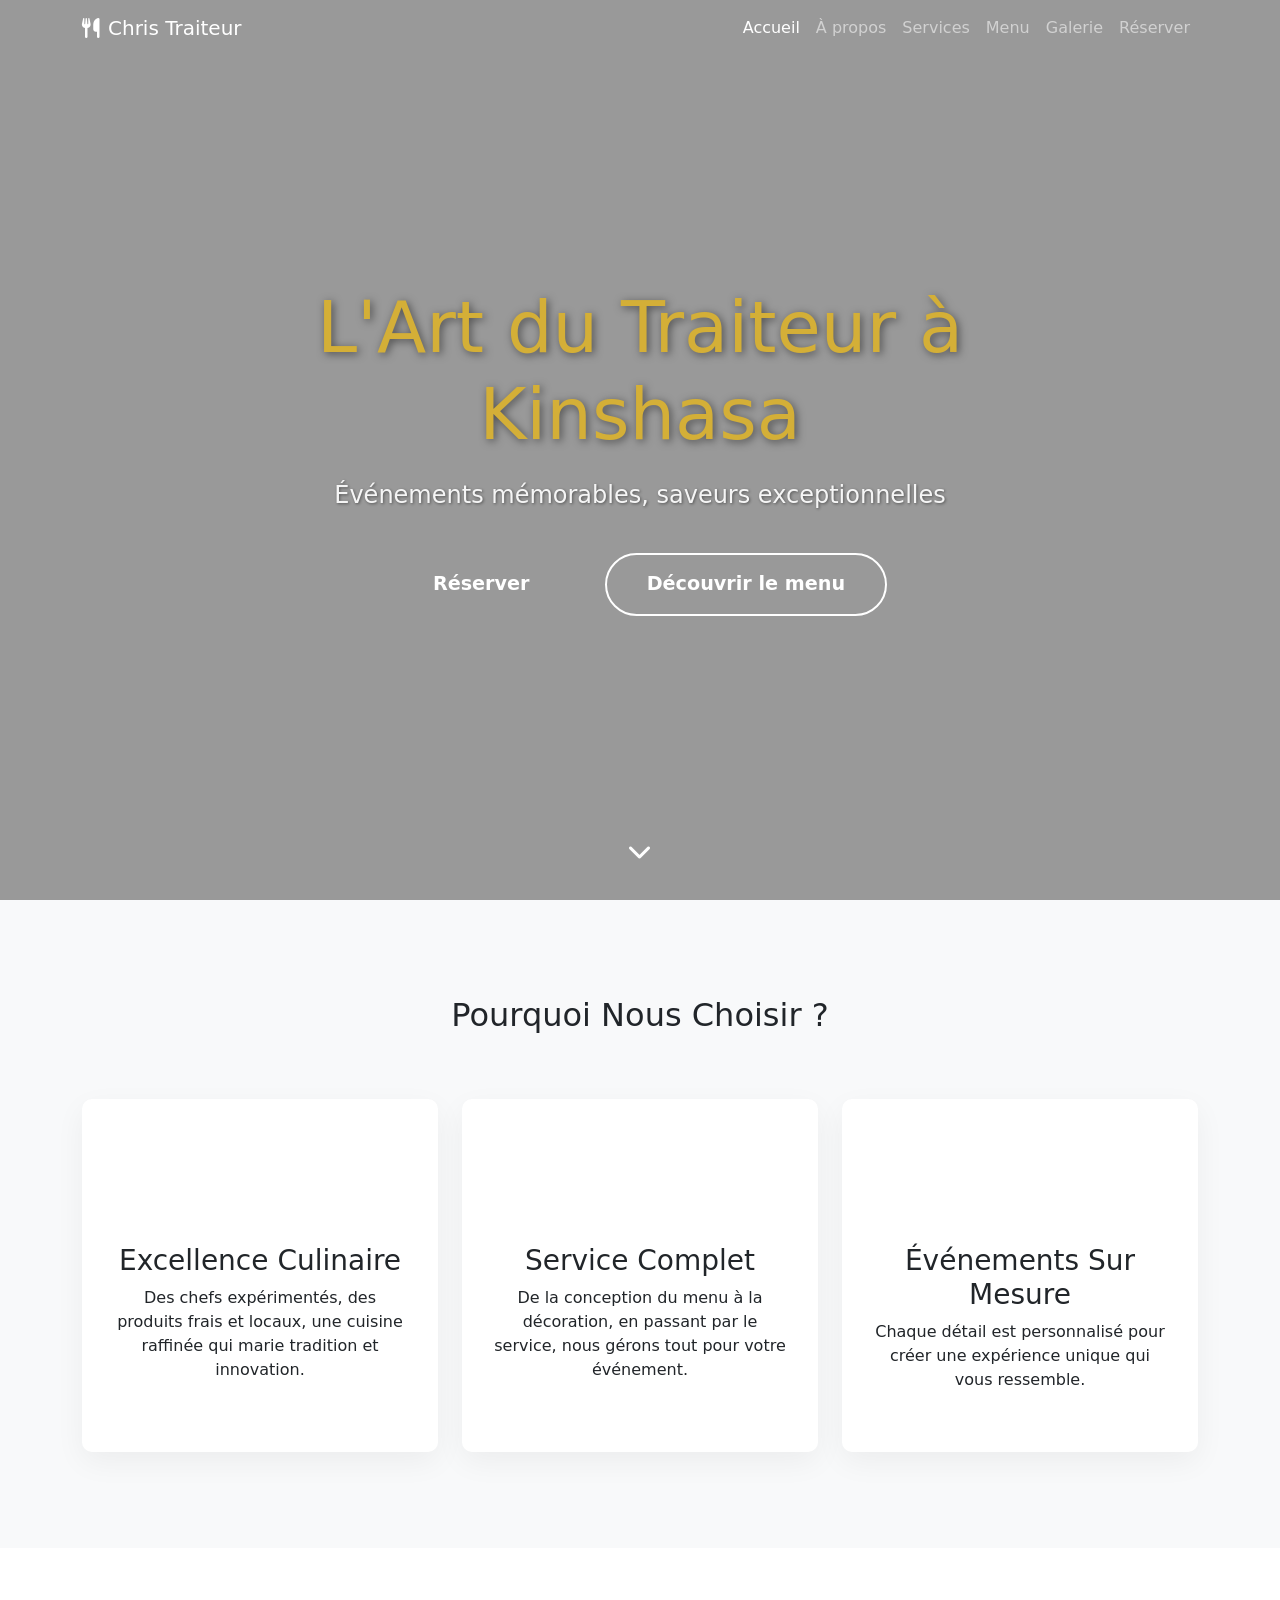
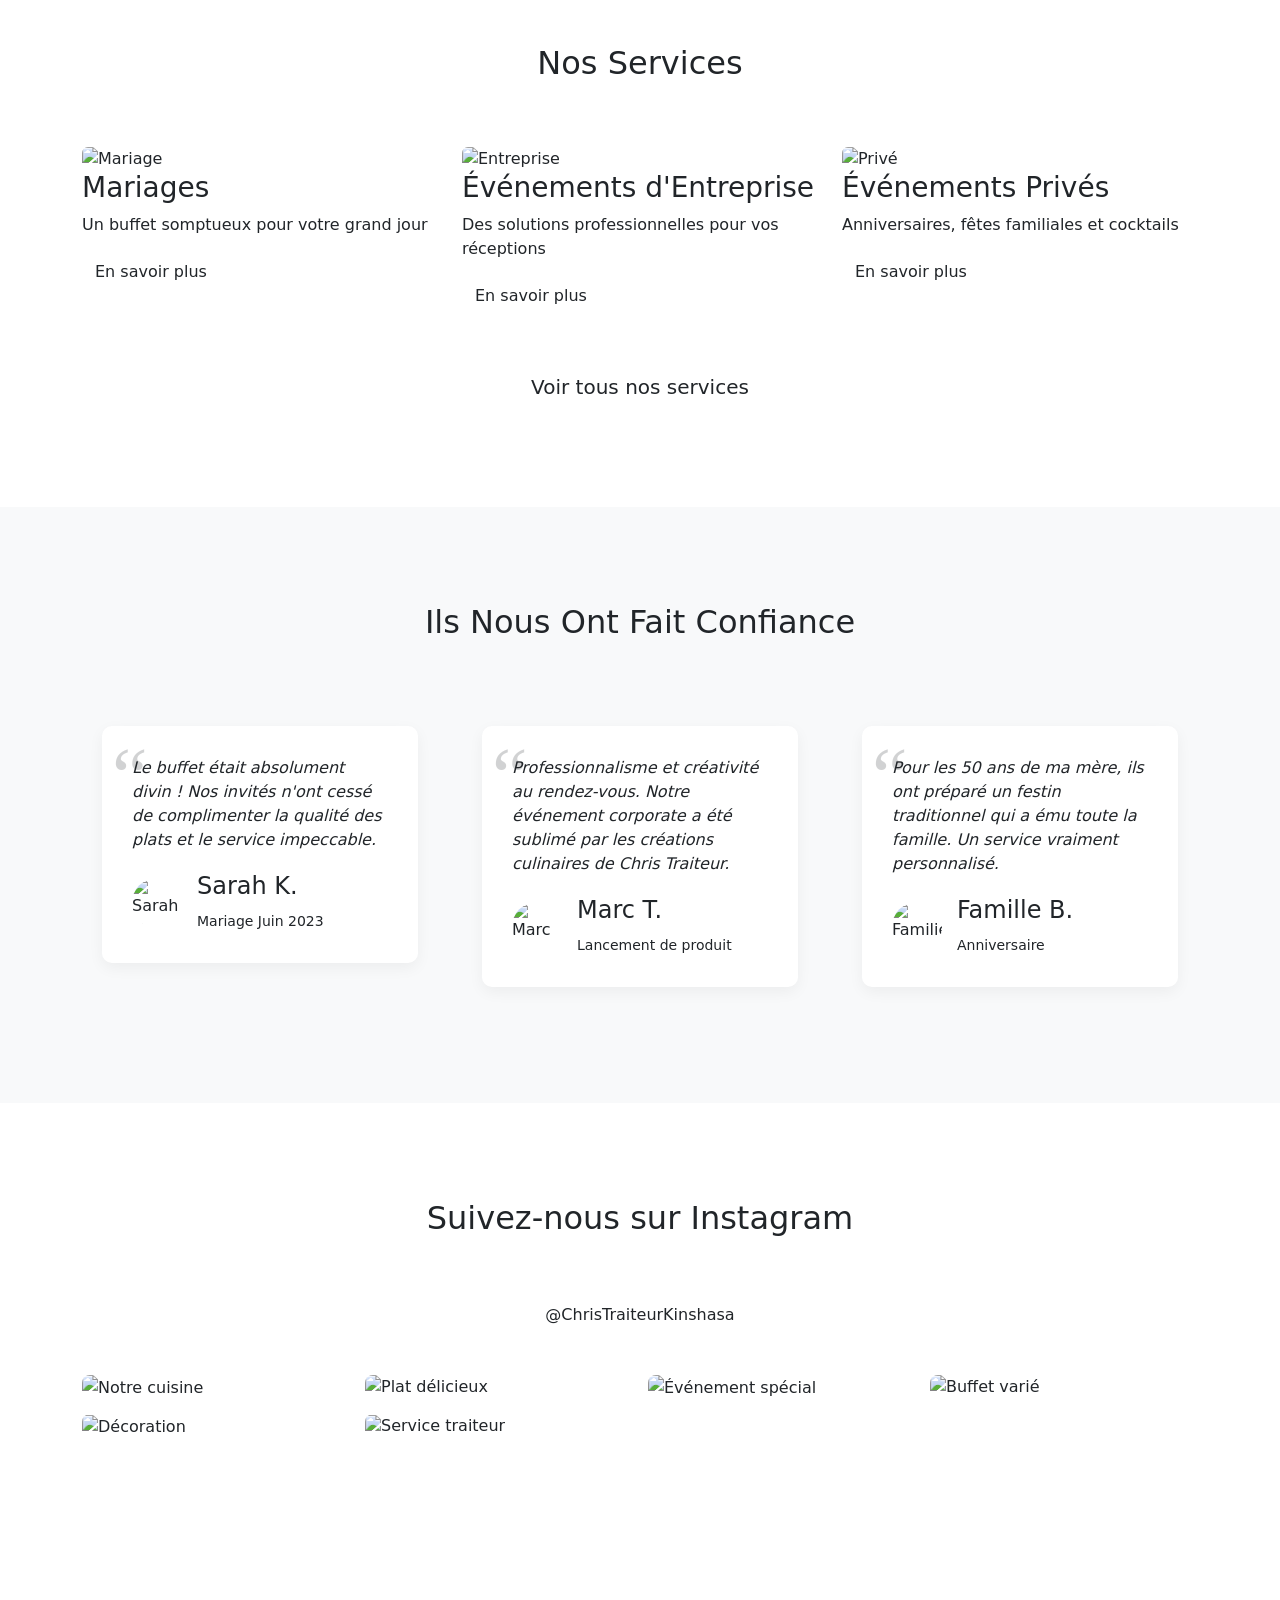
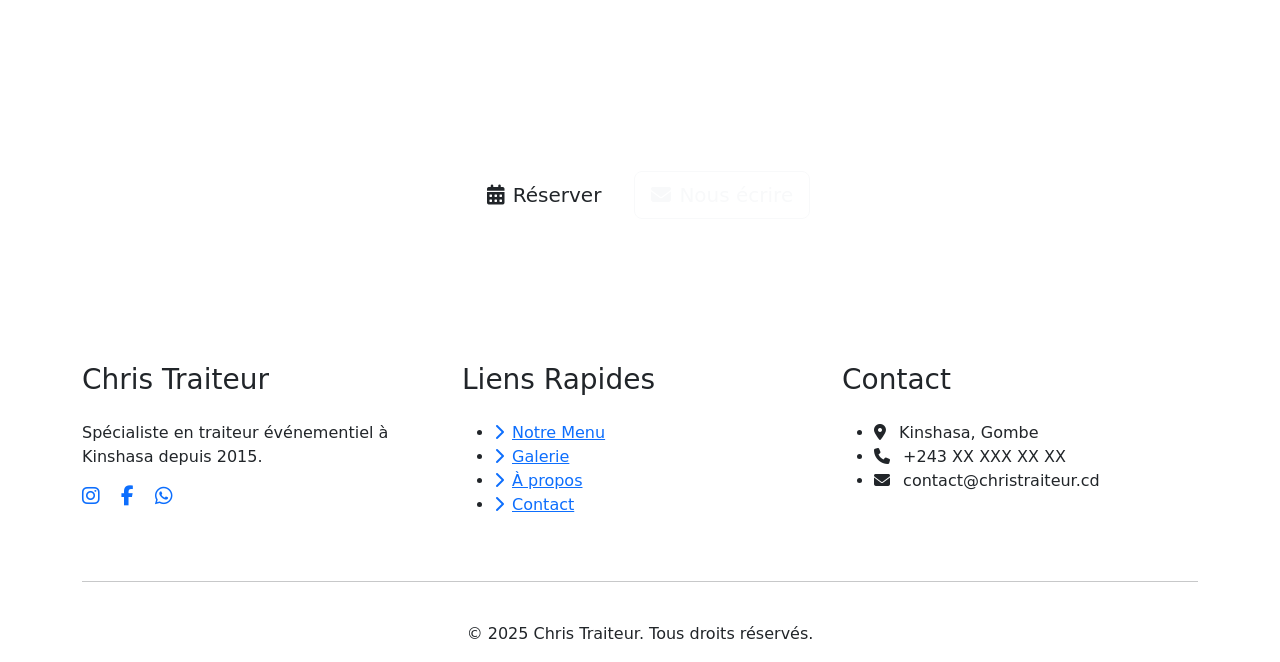
==== index.html @ 66709bf7 "Add files via upload" ====
<!DOCTYPE html>
<html lang="fr">
<head>
    <meta charset="UTF-8">
    <meta name="viewport" content="width=device-width, initial-scale=1.0">
    <title>Chris Traiteur | Traiteur Événements & Réceptions à Kinshasa | Buffets Haut de Gamme</title>
    <meta name="description" content="Traiteur professionnel à Kinshasa pour mariages, séminaires et événements. Cuisine raffinée, service sur mesure et décoration élégante. Demandez un devis gratuit !">
    <meta name="keywords" content="traiteur Kinshasa, buffet mariage, événement entreprise, réception, cuisine raffinée, service traiteur">
    <meta name="author" content="Dylan Ndjoko Nyami">
    <meta name="robots" content="index, follow">
    <link rel="canonical" href="https://www.christraiteur-kinshasa.com" />
    <link rel="icon" href="/favicon.ico" type="image/x-icon">
    
    <!-- Open Graph / Social Media -->
    <meta property="og:title" content="Chris Traiteur | Traiteur Événements à Kinshasa">
    <meta property="og:description" content="Service traiteur haut de gamme pour vos événements à Kinshasa. Cuisine créative et présentation soignée.">
    <meta property="og:type" content="website">
    <meta property="og:url" content="https://www.christraiteur-kinshasa.com">
    <meta property="og:image" content="https://www.christraiteur-kinshasa.com/images/photo-plat-signature.jpg">
    <meta property="og:site_name" content="Chris Traiteur">
    
    <!-- Préchargement des ressources -->
    <link rel="preconnect" href="https://fonts.googleapis.com">
    <link rel="preconnect" href="https://fonts.gstatic.com" crossorigin>
    <link rel="preload" href="https://fonts.googleapis.com/css2?family=Playfair+Display:wght@400;700&family=Montserrat:wght@300;400;600&display=swap" as="style" onload="this.onload=null;this.rel='stylesheet'">
    <noscript><link rel="stylesheet" href="https://fonts.googleapis.com/css2?family=Playfair+Display:wght@400;700&family=Montserrat:wght@300;400;600&display=swap"></noscript>
    
    <!-- CSS Bootstrap 5.3.3 CDN -->
    <link href="https://cdn.jsdelivr.net/npm/bootstrap@5.3.3/dist/css/bootstrap.min.css" rel="stylesheet" crossorigin="anonymous">
    
    <!-- Font Awesome 6.7.2 CDN -->
    <link rel="stylesheet" href="https://cdnjs.cloudflare.com/ajax/libs/font-awesome/6.7.2/css/all.min.css" crossorigin="anonymous">
    
    <!-- AOS CSS CDN -->
    <link href="https://unpkg.com/aos@2.3.4/dist/aos.css" rel="stylesheet">
    
    <!-- CSS personnalisé -->
    <link rel="preload" href="css/style.css" as="style" onload="this.onload=null;this.rel='stylesheet'">
    <noscript><link rel="stylesheet" href="css/style.css"></noscript>
    
    <!-- Schema.org markup for Google -->
    <script type="application/ld+json">
    {
      "@context": "https://schema.org",
      "@type": "ProfessionalService",
      "name": "Chris Traiteur",
      "image": "https://www.christraiteur-kinshasa.com/images/logo.jpg",
      "telephone": "+243 XX XXX XX XX",
      "address": {
        "@type": "PostalAddress",
        "streetAddress": "Gombe",
        "addressLocality": "Kinshasa",
        "addressCountry": "CD"
      },
      "openingHoursSpecification": {
        "@type": "OpeningHoursSpecification",
        "dayOfWeek": [
          "Monday",
          "Tuesday",
          "Wednesday",
          "Thursday",
          "Friday",
          "Saturday",
          "Sunday"
        ],
        "opens": "08:00",
        "closes": "20:00"
      }
    }
    </script>
    
    <style>
        /* Styles spécifiques à l'accueil */
        .hero-section {
            height: 100vh;
            min-height: 800px;
            background: linear-gradient(rgba(0, 0, 0, 0.4), rgba(0, 0, 0, 0.4)), 
                        url('../assets/hero-bg.jpg') center/cover no-repeat;
            display: flex;
            align-items: center;
            color: white;
            position: relative;
            overflow: hidden;
        }
        
        .hero-video {
            position: absolute;
            top: 0;
            left: 0;
            width: 100%;
            height: 100%;
            object-fit: cover;
            z-index: -1;
            opacity: 0.7;
        }
        
        .hero-content {
            max-width: 800px;
            margin: 0 auto;
            text-align: center;
            position: relative;
            z-index: 2;
        }
        
        .hero-title {
            font-size: 4.5rem;
            margin-bottom: 20px;
            text-shadow: 2px 2px 8px rgba(0,0,0,0.5);
            line-height: 1.2;
            color: #D4AF37;
        }
        
        .hero-subtitle {
            font-size: 1.5rem;
            margin-bottom: 40px;
            opacity: 0.9;
            text-shadow: 1px 1px 3px rgba(0,0,0,0.5);
        }
        
        .btn-hero {
            padding: 15px 40px;
            font-size: 1.2rem;
            border-radius: 50px;
            font-weight: 600;
            margin: 0 15px;
            transition: all 0.4s;
        }
        
        .btn-hero-primary {
            background: var(--dore);
            color: var(--rouge-vin);
            border: none;
        }
        
        .btn-hero-primary:hover {
            background: var(--dore-clair);
            transform: translateY(-5px);
            box-shadow: 0 10px 25px rgba(212, 175, 55, 0.4);
        }
        
        .btn-hero-secondary {
            background: transparent;
            color: white;
            border: 2px solid white;
        }
        
        .btn-hero-secondary:hover {
            background: rgba(255,255,255,0.1);
            transform: translateY(-5px);
        }
        
        .scroll-down {
            position: absolute;
            bottom: 30px;
            left: 50%;
            transform: translateX(-50%);
            color: white;
            font-size: 1.5rem;
            animation: bounce 2s infinite;
        }
        
        @keyframes bounce {
            0%, 20%, 50%, 80%, 100% {transform: translateY(0) translateX(-50%);}
            40% {transform: translateY(-20px) translateX(-50%);}
            60% {transform: translateY(-10px) translateX(-50%);}
        }
        
        .section-title {
            position: relative;
            padding-bottom: 15px;
            margin-bottom: 50px;
            text-align: center;
        }
        
        .section-title::after {
            content: '';
            position: absolute;
            bottom: 0;
            left: 50%;
            transform: translateX(-50%);
            width: 80px;
            height: 3px;
            background: var(--dore);
        }
        
        .feature-card {
            background: white;
            border-radius: 10px;
            padding: 40px 30px;
            text-align: center;
            box-shadow: 0 10px 30px rgba(0,0,0,0.05);
            height: 100%;
            transition: all 0.4s;
            border-bottom: 4px solid transparent;
        }
        
        .feature-card:hover {
            transform: translateY(-10px);
            box-shadow: 0 15px 40px rgba(0,0,0,0.1);
            border-bottom-color: var(--dore);
        }
        
        .feature-icon {
            width: 80px;
            height: 80px;
            background: var(--rouge-vin);
            color: white;
            border-radius: 50%;
            display: flex;
            align-items: center;
            justify-content: center;
            margin: 0 auto 25px;
            font-size: 1.8rem;
        }
        
        .testimonial-card {
            background: white;
            border-radius: 10px;
            padding: 30px;
            box-shadow: 0 5px 15px rgba(0,0,0,0.05);
            position: relative;
            margin: 20px;
        }
        
        .testimonial-card::before {
            content: '\201C';
            font-family: Georgia, serif;
            font-size: 5rem;
            color: var(--dore);
            position: absolute;
            top: 10px;
            left: 10px;
            opacity: 0.2;
            line-height: 1;
        }
        
        .testimonial-content {
            position: relative;
            z-index: 1;
            font-style: italic;
            margin-bottom: 20px;
        }
        
        .testimonial-author {
            display: flex;
            align-items: center;
        }
        
        .testimonial-author img {
            width: 50px;
            height: 50px;
            border-radius: 50%;
            object-fit: cover;
            margin-right: 15px;
        }
        
        .instagram-feed {
            display: grid;
            grid-template-columns: repeat(auto-fill, minmax(250px, 1fr));
            gap: 15px;
        }
        
        .instagram-item {
            position: relative;
            border-radius: 8px;
            overflow: hidden;
        }
        
        .instagram-item img {
            width: 100%;
            height: 250px;
            object-fit: cover;
            transition: transform 0.5s;
        }
        
        .instagram-item:hover img {
            transform: scale(1.05);
        }
        
        .instagram-overlay {
            position: absolute;
            top: 0;
            left: 0;
            right: 0;
            bottom: 0;
            background: rgba(139, 0, 0, 0.5);
            display: flex;
            align-items: center;
            justify-content: center;
            opacity: 0;
            transition: opacity 0.3s;
        }
        
        .instagram-item:hover .instagram-overlay {
            opacity: 1;
        }
        
        /* Responsive */
        @media (max-width: 992px) {
            .hero-title {
                font-size: 3.5rem;
            }
            
            .hero-buttons {
                flex-direction: column;
                gap: 15px;
            }
            
            .btn-hero {
                margin: 5px 0;
                width: 80%;
                max-width: 300px;
            }
        }
        
        @media (max-width: 768px) {
            .hero-title {
                font-size: 2.8rem;
            }
            
            .hero-subtitle {
                font-size: 1.2rem;
            }
        }
    </style>
</head>
<body>
    <!-- Navigation -->
    <nav class="navigation navbar navbar-expand-lg navbar-dark fixed-top">
      <div class="container">
        <a class="logo navbar-brand" href="index.html" data-aos="fade-right">
          <span class="texte-dore"><i class="fas fa-utensils me-2"></i>Chris</span> Traiteur
        </a>
        <button class="bouton-menu navbar-toggler" type="button" data-bs-toggle="collapse" data-bs-target="#menuPrincipal">
          <span class="navbar-toggler-icon"></span>
        </button>
        <div class="menu collapse navbar-collapse" id="menuPrincipal">
          <ul class="liste-menu navbar-nav ms-auto">
            <li class="item-menu nav-item" data-aos="fade-left" data-aos-delay="100"><a class="lien-menu nav-link active" href="index.html">Accueil</a></li>
            <li class="item-menu nav-item" data-aos="fade-left" data-aos-delay="150"><a class="lien-menu nav-link" href="a-propos.html">À propos</a></li>
            <li class="item-menu nav-item" data-aos="fade-left" data-aos-delay="200"><a class="lien-menu nav-link" href="services.html">Services</a></li>
            <li class="item-menu nav-item" data-aos="fade-left" data-aos-delay="250"><a class="lien-menu nav-link" href="menu.html">Menu</a></li>
            <li class="item-menu nav-item" data-aos="fade-left" data-aos-delay="300"><a class="lien-menu nav-link" href="galerie.html">Galerie</a></li>
            <li class="item-menu nav-item" data-aos="fade-left" data-aos-delay="350"><a class="lien-menu nav-link btn-reserver" href="réservation.html">Réserver</a></li>
          </ul>
        </div>
      </div>
    </nav>

    <!-- Hero Section -->
    <section class="hero-section">
        <!-- Optionnel : Vidéo de fond -->
        <!-- <video autoplay muted loop class="hero-video">
            <source src="assets/video/hero-video.mp4" type="video/mp4">
        </video> -->
        
        <div class="container">
            <div class="hero-content" data-aos="fade-up" data-aos-delay="300">
                <h1 class="hero-title">L'Art du Traiteur à Kinshasa</h1>
                <p class="hero-subtitle">Événements mémorables, saveurs exceptionnelles</p>
                <div class="hero-buttons">
                    <a href="réservation.html" class="btn btn-hero btn-hero-primary">Réserver</a>
                    <a href="menu.html" class="btn btn-hero btn-hero-secondary">Découvrir le menu</a>
                </div>
            </div>
        </div>
        
        <a href="#features" class="scroll-down">
            <i class="fas fa-chevron-down"></i>
        </a>
    </section>

    <!-- Features Section -->
    <section id="features" class="py-5 bg-light">
        <div class="container py-5">
            <h2 class="section-title" data-aos="fade-up">Pourquoi Nous Choisir ?</h2>
            
            <div class="row g-4">
                <div class="col-md-4" data-aos="fade-up" data-aos-delay="100">
                    <div class="feature-card">
                        <div class="feature-icon">
                            <i class="fas fa-star"></i>
                        </div>
                        <h3>Excellence Culinaire</h3>
                        <p>Des chefs expérimentés, des produits frais et locaux, une cuisine raffinée qui marie tradition et innovation.</p>
                    </div>
                </div>
                
                <div class="col-md-4" data-aos="fade-up" data-aos-delay="200">
                    <div class="feature-card">
                        <div class="feature-icon">
                            <i class="fas fa-calendar-check"></i>
                        </div>
                        <h3>Service Complet</h3>
                        <p>De la conception du menu à la décoration, en passant par le service, nous gérons tout pour votre événement.</p>
                    </div>
                </div>
                
                <div class="col-md-4" data-aos="fade-up" data-aos-delay="300">
                    <div class="feature-card">
                        <div class="feature-icon">
                            <i class="fas fa-heart"></i>
                        </div>
                        <h3>Événements Sur Mesure</h3>
                        <p>Chaque détail est personnalisé pour créer une expérience unique qui vous ressemble.</p>
                    </div>
                </div>
            </div>
        </div>
    </section>

    <!-- Services Preview -->
    <section class="py-5">
        <div class="container py-5">
            <h2 class="section-title" data-aos="fade-up">Nos Services</h2>
            
            <div class="row g-4">
                <div class="col-lg-4" data-aos="fade-right">
                    <div class="service-preview-card">
                        <img src="assets/service-wedding.jpg" alt="Mariage" class="img-fluid rounded">
                        <div class="service-preview-content">
                            <h3>Mariages</h3>
                            <p>Un buffet somptueux pour votre grand jour</p>
                            <a href="services.html#wedding" class="btn btn-outline-dore">En savoir plus</a>
                        </div>
                    </div>
                </div>
                
                <div class="col-lg-4" data-aos="fade-up" data-aos-delay="100">
                    <div class="service-preview-card">
                        <img src="assets/service-corporate.jpg" alt="Entreprise" class="img-fluid rounded">
                        <div class="service-preview-content">
                            <h3>Événements d'Entreprise</h3>
                            <p>Des solutions professionnelles pour vos réceptions</p>
                            <a href="services.html#corporate" class="btn btn-outline-dore">En savoir plus</a>
                        </div>
                    </div>
                </div>
                
                <div class="col-lg-4" data-aos="fade-left" data-aos-delay="200">
                    <div class="service-preview-card">
                        <img src="assets/service-private.jpg" alt="Privé" class="img-fluid rounded">
                        <div class="service-preview-content">
                            <h3>Événements Privés</h3>
                            <p>Anniversaires, fêtes familiales et cocktails</p>
                            <a href="services.html#private" class="btn btn-outline-dore">En savoir plus</a>
                        </div>
                    </div>
                </div>
            </div>
            
            <div class="text-center mt-5" data-aos="fade-up">
                <a href="services.html" class="btn btn-dore btn-lg">Voir tous nos services</a>
            </div>
        </div>
    </section>

    <!-- Testimonials -->
    <section class="py-5 bg-light">
        <div class="container py-5">
            <h2 class="section-title" data-aos="fade-up">Ils Nous Ont Fait Confiance</h2>
            
            <div class="row">
                <div class="col-md-4" data-aos="fade-up" data-aos-delay="100">
                    <div class="testimonial-card">
                        <div class="testimonial-content">
                            Le buffet était absolument divin ! Nos invités n'ont cessé de complimenter la qualité des plats et le service impeccable.
                        </div>
                        <div class="testimonial-author">
                            <img src="assets/testimonials/client1.jpg" alt="Sarah K.">
                            <div>
                                <h4>Sarah K.</h4>
                                <small>Mariage Juin 2023</small>
                            </div>
                        </div>
                    </div>
                </div>
                
                <div class="col-md-4" data-aos="fade-up" data-aos-delay="200">
                    <div class="testimonial-card">
                        <div class="testimonial-content">
                            Professionnalisme et créativité au rendez-vous. Notre événement corporate a été sublimé par les créations culinaires de Chris Traiteur.
                        </div>
                        <div class="testimonial-author">
                            <img src="assets/testimonials/client2.jpg" alt="Marc T.">
                            <div>
                                <h4>Marc T.</h4>
                                <small>Lancement de produit</small>
                            </div>
                        </div>
                    </div>
                </div>
                
                <div class="col-md-4" data-aos="fade-up" data-aos-delay="300">
                    <div class="testimonial-card">
                        <div class="testimonial-content">
                            Pour les 50 ans de ma mère, ils ont préparé un festin traditionnel qui a ému toute la famille. Un service vraiment personnalisé.
                        </div>
                        <div class="testimonial-author">
                            <img src="assets/testimonials/client3.jpg" alt="Familie B.">
                            <div>
                                <h4>Famille B.</h4>
                                <small>Anniversaire</small>
                            </div>
                        </div>
                    </div>
                </div>
            </div>
        </div>
    </section>

    <!-- Instagram Feed -->
    <section class="py-5">
      <div class="container py-5">
        <h2 class="section-title" data-aos="fade-up">Suivez-nous sur Instagram</h2>
        <p class="text-center mb-5" data-aos="fade-up" data-aos-delay="100">@ChrisTraiteurKinshasa</p>
        
        <div class="instagram-feed">
          <!-- Image 1 -->
          <div class="instagram-item" data-aos="zoom-in">
            <img src="assets/instagram/insta1.jpg" alt="Notre cuisine">
            <div class="instagram-overlay">
              <i class="fab fa-instagram fa-3x text-white"></i>
            </div>
          </div>
          
          <!-- Image 2 -->
          <div class="instagram-item" data-aos="zoom-in" data-aos-delay="100">
            <img src="assets/instagram/insta2.jpg" alt="Plat délicieux">
            <div class="instagram-overlay">
              <i class="fab fa-instagram fa-3x text-white"></i>
            </div>
          </div>
          
          <!-- Image 3 -->
          <div class="instagram-item" data-aos="zoom-in" data-aos-delay="200">
            <img src="assets/instagram/insta3.jpg" alt="Événement spécial">
            <div class="instagram-overlay">
              <i class="fab fa-instagram fa-3x text-white"></i>
            </div>
          </div>
          
          <!-- Image 4 -->
          <div class="instagram-item" data-aos="zoom-in" data-aos-delay="300">
            <img src="assets/instagram/insta4.jpg" alt="Buffet varié">
            <div class="instagram-overlay">
              <i class="fab fa-instagram fa-3x text-white"></i>
            </div>
          </div>
          
          <!-- Image 5 -->
          <div class="instagram-item" data-aos="zoom-in" data-aos-delay="400">
            <img src="assets/instagram/insta5.jpg" alt="Décoration">
            <div class="instagram-overlay">
              <i class="fab fa-instagram fa-3x text-white"></i>
            </div>
          </div>
          
          <!-- Image 6 -->
          <div class="instagram-item" data-aos="zoom-in" data-aos-delay="500">
            <img src="assets/instagram/insta6.jpg" alt="Service traiteur">
            <div class="instagram-overlay">
              <i class="fab fa-instagram fa-3x text-white"></i>
            </div>
          </div>
        </div>
      </div>
    </section>

    <!-- CTA Section -->
    <section class="py-5 bg-rouge-vin text-white">
        <div class="container py-5 text-center">
            <h2 class="mb-4" data-aos="fade-up">Prêt à organiser votre événement ?</h2>
            <p class="lead mb-5" data-aos="fade-up" data-aos-delay="100">Contactez-nous pour un devis personnalisé</p>
            <div class="d-flex justify-content-center gap-3 flex-wrap">
                <a href="réservation.html" class="btn btn-dore btn-lg" data-aos="zoom-in" data-aos-delay="200">
                    <i class="fas fa-calendar-alt me-2"></i>Réserver
                </a>
                <a href="contact.html" class="btn btn-outline-light btn-lg" data-aos="zoom-in" data-aos-delay="300">
                    <i class="fas fa-envelope me-2"></i>Nous écrire
                </a>
            </div>
        </div>
    </section>

    <!-- Footer -->
    <footer class="pied-de-page pt-5">
      <div class="container">
        <div class="row">
          <div class="col-lg-4 mb-4" data-aos="fade-up">
            <h3 class="titre-footer mb-4">Chris Traiteur</h3>
            <p>Spécialiste en traiteur événementiel à Kinshasa depuis 2015.</p>
            <div class="reseaux-sociaux mt-3">
              <a href="#" class="lien-reseau me-3"><i class="fab fa-instagram fa-lg"></i></a>
              <a href="#" class="lien-reseau me-3"><i class="fab fa-facebook-f fa-lg"></i></a>
              <a href="#" class="lien-reseau"><i class="fab fa-whatsapp fa-lg"></i></a>
            </div>
          </div>
          <div class="col-lg-4 mb-4" data-aos="fade-up" data-aos-delay="100">
            <h3 class="titre-footer mb-4">Liens Rapides</h3>
            <ul class="liste-footer">
              <li><a href="menu.html"><i class="fas fa-chevron-right me-2"></i>Notre Menu</a></li>
              <li><a href="galerie.html"><i class="fas fa-chevron-right me-2"></i>Galerie</a></li>
              <li><a href="a-propos.html"><i class="fas fa-chevron-right me-2"></i>À propos</a></li>
              <li><a href="contact.html"><i class="fas fa-chevron-right me-2"></i>Contact</a></li>
            </ul>
          </div>
          <div class="col-lg-4 mb-4" data-aos="fade-up" data-aos-delay="200">
            <h3 class="titre-footer mb-4">Contact</h3>
            <ul class="liste-contact">
              <li><i class="fas fa-map-marker-alt me-2"></i> Kinshasa, Gombe</li>
              <li><i class="fas fa-phone me-2"></i> +243 XX XXX XX XX</li>
              <li><i class="fas fa-envelope me-2"></i> contact@christraiteur.cd</li>
            </ul>
          </div>
        </div>
        <hr class="my-4">
        <div class="text-center py-3">
          <p class="mb-0">&copy; 2025 Chris Traiteur. Tous droits réservés.</p>
        </div>
      </div>
    </footer>

    <!-- Bootstrap JS Bundle with Popper CDN -->
    <script src="https://cdn.jsdelivr.net/npm/bootstrap@5.3.3/dist/js/bootstrap.bundle.min.js" crossorigin="anonymous"></script>
    
    <!-- AOS JS CDN -->
    <script src="https://unpkg.com/aos@2.3.4/dist/aos.js"></script>
    
    <script>
      // Initialisation AOS
      AOS.init({
        duration: 800,
        easing: 'ease-in-out',
        once: true
      });
      
      // Navbar scroll effect
      window.addEventListener('scroll', function() {
        const navbar = document.querySelector('.navbar');
        if (window.scrollY > 50) {
          navbar.classList.add('scrolled');
        } else {
          navbar.classList.remove('scrolled');
        }
      });
      
      // Smooth scrolling
      document.querySelectorAll('a[href^="#"]').forEach(anchor => {
        anchor.addEventListener('click', function(e) {
          e.preventDefault();
          document.querySelector(this.getAttribute('href')).scrollIntoView({
            behavior: 'smooth'
          });
        });
      });
    </script>
</body>
</html>
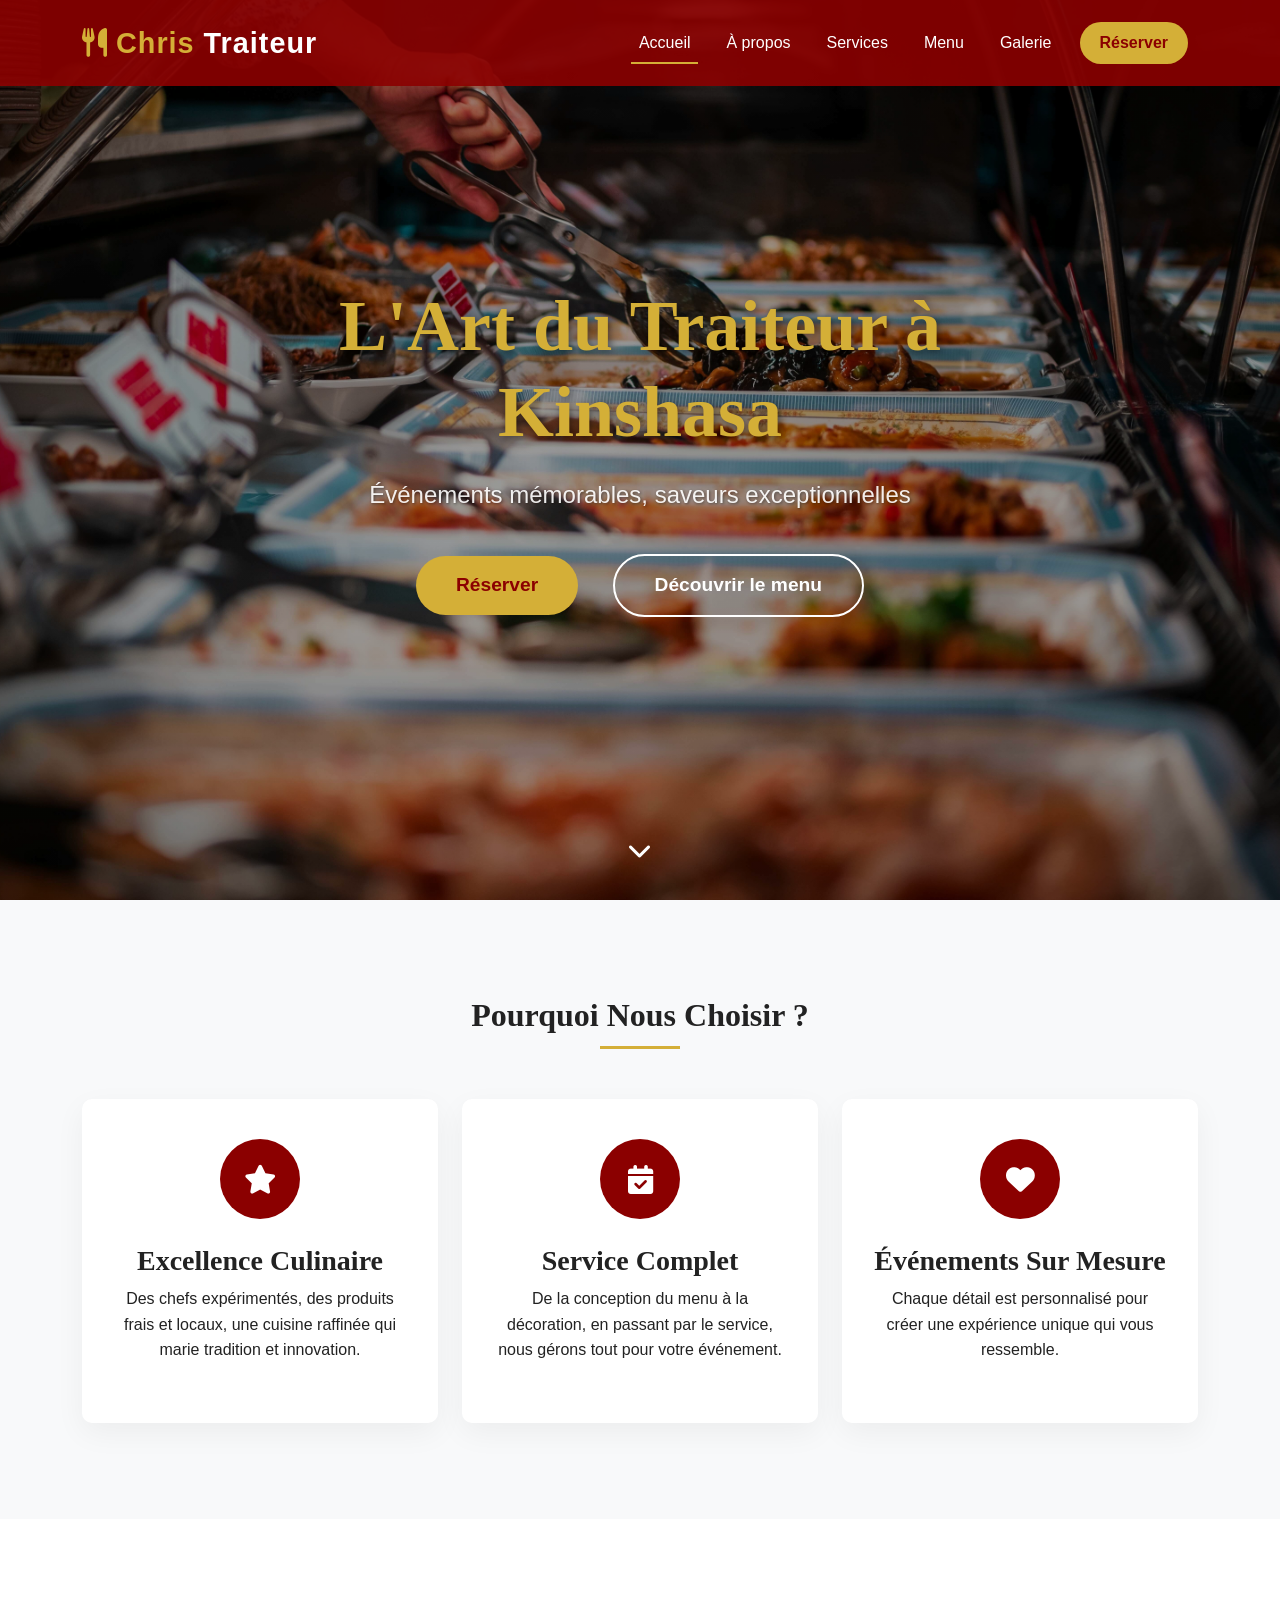
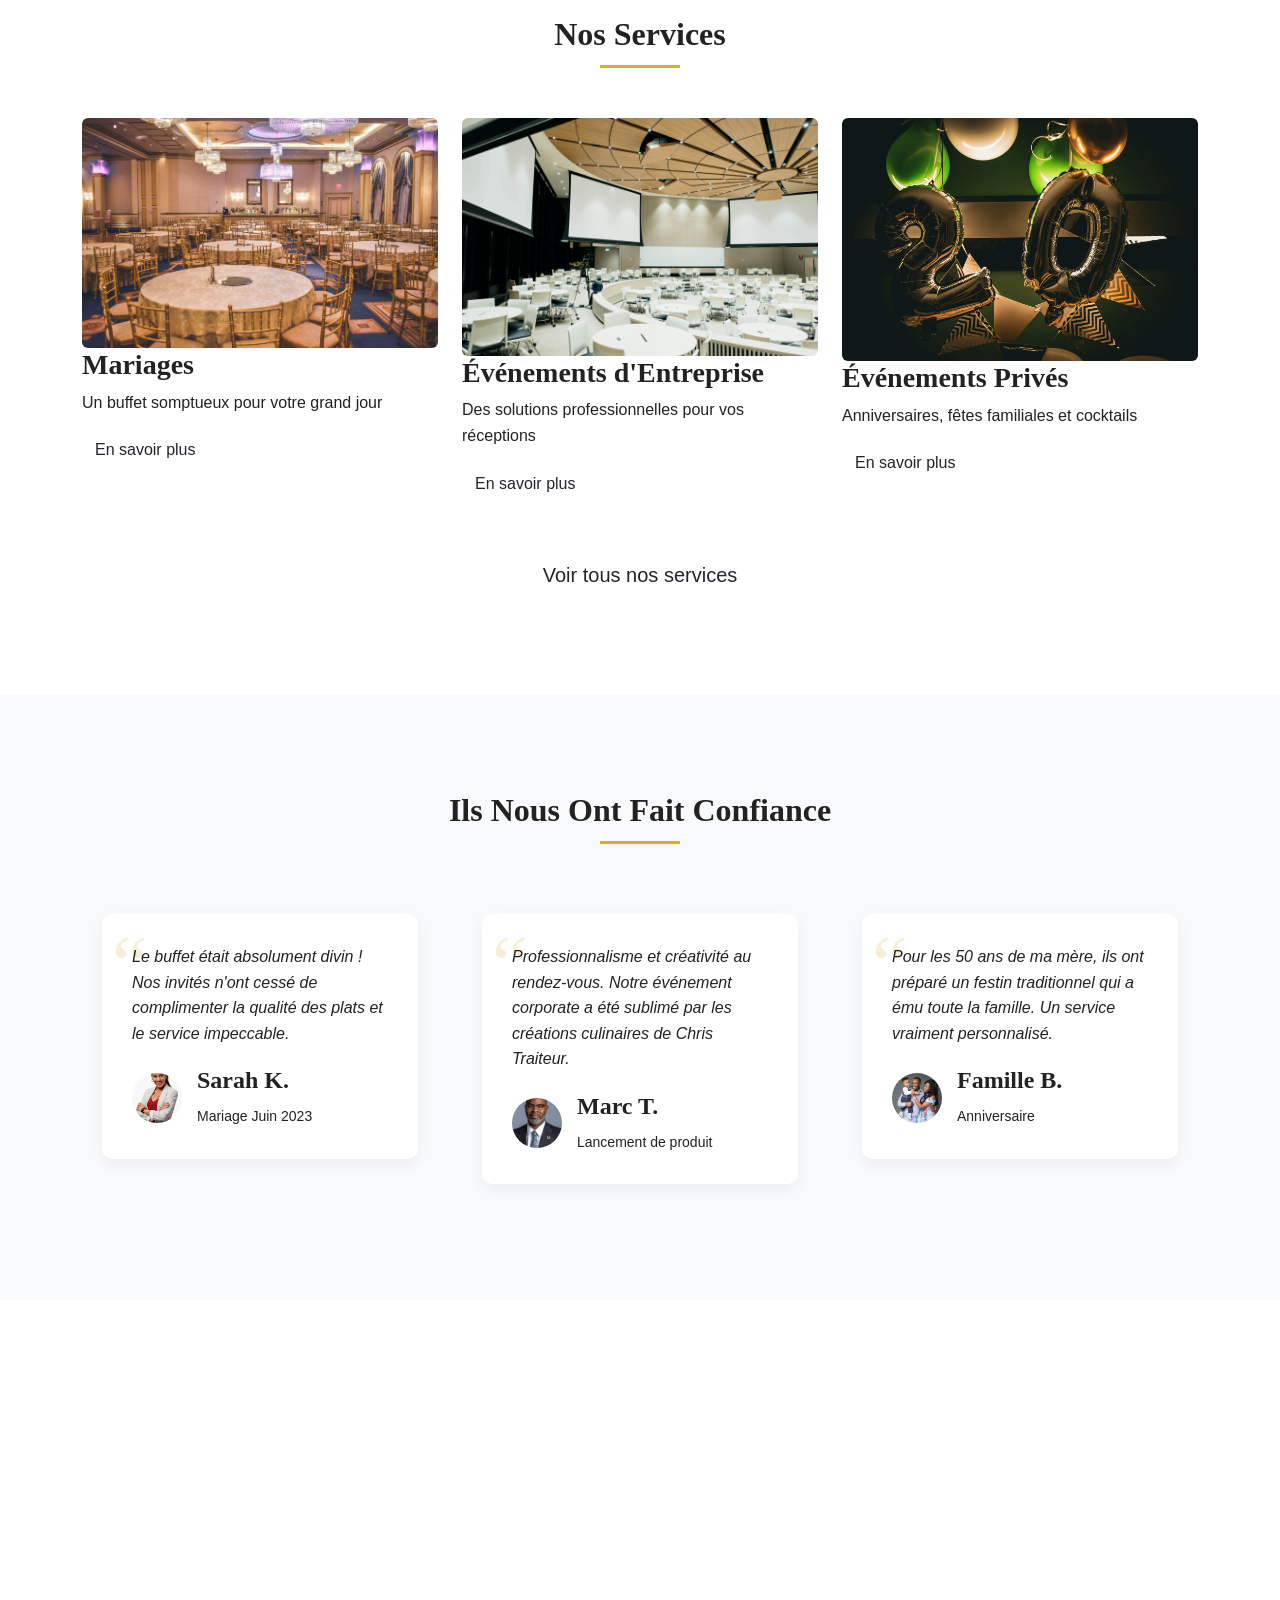
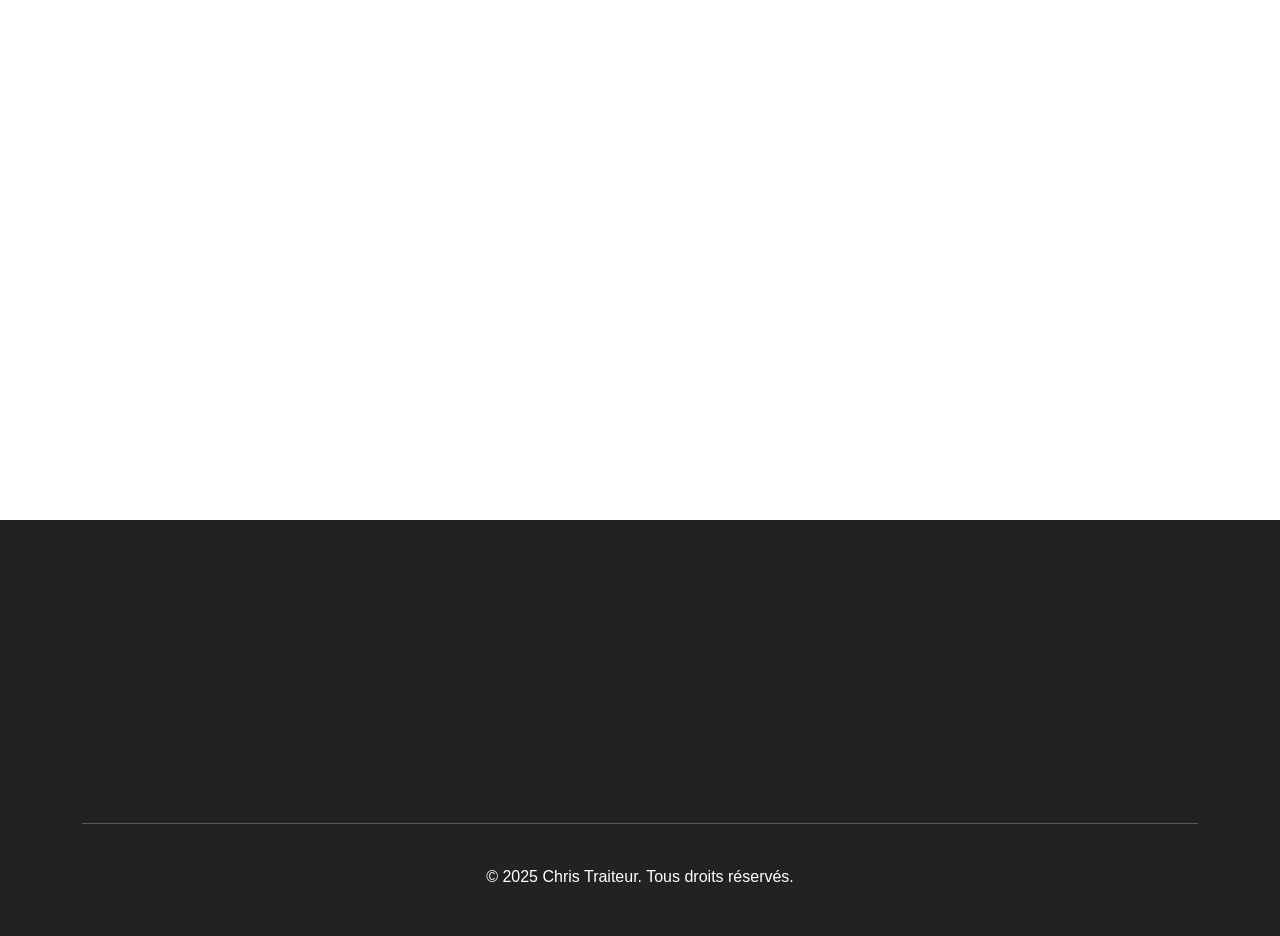
==== commit a85afeb0: "Update index.html" ====
--- a/index.html
+++ b/index.html
@@ -75,7 +75,7 @@
             height: 100vh;
             min-height: 800px;
             background: linear-gradient(rgba(0, 0, 0, 0.4), rgba(0, 0, 0, 0.4)), 
-                        url('../assets/hero-bg.jpg') center/cover no-repeat;
+                        url('assets/hero-bg.jpg') center/cover no-repeat;
             display: flex;
             align-items: center;
             color: white;
@@ -656,4 +656,4 @@
       });
     </script>
 </body>
-</html>+</html>
--- a/css/style.css
+++ b/css/style.css
@@ -0,0 +1,611 @@
+/* Variables */
+:root {
+    --rouge-vin: #8B0000;
+    --dore: #D4AF37;
+    --dore-clair: #E8C872;
+    --blanc: #FFFFFF;
+    --noir: #222222;
+    --gris-fonce: #444444;
+    --gris-clair: #f8f9fa;
+    --transition: all 0.3s ease;
+}
+
+/* Reset et polices */
+* {
+    margin: 0;
+    padding: 0;
+    box-sizing: border-box;
+}
+
+body {
+    font-family: 'Montserrat', sans-serif;
+    color: var(--noir);
+    line-height: 1.6;
+    overflow-x: hidden;
+}
+
+h1, h2, h3, h4, h5, h6,
+.titre-principal, .titre-section, .titre-footer {
+    font-family: 'Playfair Display', serif;
+    font-weight: 700;
+    color: var(--noir);
+}
+
+/* Navigation */
+.navigation {
+    background-color: rgba(139, 0, 0, 0.9);
+    transition: var(--transition);
+    padding: 15px 0;
+    position: fixed;
+    width: 100%;
+    z-index: 1000;
+}
+
+.navigation.scrolled {
+    background-color: var(--rouge-vin);
+    box-shadow: 0 2px 15px rgba(0, 0, 0, 0.1);
+    padding: 10px 0;
+}
+
+.logo {
+    font-size: 1.8rem;
+    font-weight: 700;
+    letter-spacing: 1px;
+    text-decoration: none;
+    transition: var(--transition);
+}
+
+.texte-dore {
+    color: var(--dore);
+}
+
+.lien-menu {
+    position: relative;
+    margin: 0 10px;
+    font-weight: 500;
+    color: var(--blanc);
+    text-decoration: none;
+    transition: var(--transition);
+}
+
+.lien-menu::after {
+    content: '';
+    position: absolute;
+    width: 0;
+    height: 2px;
+    bottom: 0;
+    left: 0;
+    background-color: var(--dore);
+    transition: var(--transition);
+}
+
+.lien-menu:hover,
+.lien-menu.active {
+    color: var(--dore);
+}
+
+.lien-menu:hover::after,
+.lien-menu.active::after {
+    width: 100%;
+}
+
+.btn-reserver {
+    background-color: var(--dore);
+    color: var(--rouge-vin) !important;
+    border-radius: 30px;
+    padding: 8px 20px !important;
+    margin-left: 10px;
+    font-weight: 600;
+    transition: var(--transition);
+}
+
+.btn-reserver:hover {
+    transform: translateY(-3px);
+    box-shadow: 0 5px 15px rgba(212, 175, 55, 0.3);
+}
+
+/* Bannière Hero */
+.banniere {
+    min-height: 100vh;
+    background: url('../assets/hero-bg.jpg') no-repeat center center/cover;
+    position: relative;
+    display: flex;
+    align-items: center;
+    color: var(--blanc);
+    text-align: center;
+    padding-top: 80px;
+}
+
+.overlay {
+    position: absolute;
+    top: 0;
+    left: 0;
+    width: 100%;
+    height: 100%;
+    background: rgba(0, 0, 0, 0.6);
+}
+
+.titre-principal {
+    font-size: 3.5rem;
+    margin-bottom: 1.5rem;
+    text-shadow: 2px 2px 4px rgba(0, 0, 0, 0.5);
+    line-height: 1.2;
+    color: var(--dore);
+}
+
+.sous-titre {
+    font-size: 1.5rem;
+    opacity: 0.9;
+    text-shadow: 1px 1px 2px rgba(0, 0, 0, 0.5);
+    margin-bottom: 2rem;
+}
+
+.bouton-principal {
+    background-color: var(--dore);
+    color: var(--rouge-vin);
+    border: none;
+    font-weight: 600;
+    padding: 12px 30px;
+    border-radius: 30px;
+    transition: var(--transition);
+    text-decoration: none;
+    display: inline-block;
+}
+
+.bouton-principal:hover {
+    background-color: var(--dore-clair);
+    transform: translateY(-3px);
+    box-shadow: 0 10px 20px rgba(0, 0, 0, 0.2);
+}
+
+.bouton-secondaire {
+    background-color: transparent;
+    color: var(--blanc);
+    border: 2px solid var(--blanc);
+    font-weight: 600;
+    padding: 12px 30px;
+    border-radius: 30px;
+    transition: var(--transition);
+    text-decoration: none;
+    display: inline-block;
+}
+
+.bouton-secondaire:hover {
+    background-color: rgba(255, 255, 255, 0.1);
+    transform: translateY(-3px);
+}
+
+/* Section Services */
+.section-services {
+    padding: 100px 0;
+    background-color: var(--blanc);
+}
+
+.titre-section-wrapper {
+    position: relative;
+    margin-bottom: 60px;
+}
+
+.sous-titre-section {
+    display: block;
+    color: var(--dore);
+    font-weight: 600;
+    letter-spacing: 2px;
+    margin-bottom: 10px;
+    text-transform: uppercase;
+    font-size: 0.9rem;
+}
+
+.titre-section {
+    font-size: 2.5rem;
+    position: relative;
+    display: inline-block;
+}
+
+.separateur {
+    width: 80px;
+    height: 3px;
+    background-color: var(--dore);
+    margin-top: 20px;
+}
+
+.carte-service {
+    border: none;
+    border-radius: 10px;
+    overflow: hidden;
+    box-shadow: 0 5px 15px rgba(0, 0, 0, 0.1);
+    transition: var(--transition);
+    height: 100%;
+}
+
+.carte-service:hover {
+    transform: translateY(-10px);
+    box-shadow: 0 15px 30px rgba(0, 0, 0, 0.2);
+}
+
+.card-img-wrapper {
+    overflow: hidden;
+    height: 200px;
+}
+
+.card-img-top {
+    transition: var(--transition);
+    width: 100%;
+    height: 100%;
+    object-fit: cover;
+}
+
+.carte-service:hover .card-img-top {
+    transform: scale(1.05);
+}
+
+.icone-service {
+    color: var(--dore);
+    font-size: 2.5rem;
+    margin-bottom: 15px;
+}
+
+.titre-carte {
+    font-size: 1.5rem;
+    margin-bottom: 15px;
+    color: var(--noir);
+}
+
+.btn-lien {
+    color: var(--dore);
+    text-decoration: none;
+    font-weight: 600;
+    display: inline-block;
+    margin-top: 15px;
+    transition: var(--transition);
+}
+
+.btn-lien:hover {
+    color: var(--rouge-vin);
+    transform: translateX(5px);
+}
+
+/* Section Témoignages */
+.section-temoignages {
+  background-color: var(--blanc);
+  position: relative;
+  overflow: hidden;
+}
+
+.photo-evenement {
+  position: relative;
+  border-radius: 10px;
+  overflow: hidden;
+  box-shadow: 0 5px 20px rgba(0, 0, 0, 0.1);
+  transition: var(--transition);
+}
+
+.photo-evenement:hover {
+  transform: translateY(-5px);
+  box-shadow: 0 15px 30px rgba(139, 0, 0, 0.2);
+}
+
+.photo-evenement img {
+  width: 100%;
+  height: 400px;
+  object-fit: cover;
+  transition: transform 0.5s ease;
+}
+
+.photo-evenement:hover img {
+  transform: scale(1.03);
+}
+
+.legende-photo {
+  position: absolute;
+  bottom: 0;
+  left: 0;
+  right: 0;
+  background: rgba(139, 0, 0, 0.8);
+  color: white;
+  padding: 10px 15px;
+  font-size: 0.9rem;
+  text-align: center;
+}
+
+.carte-temoignage {
+  background: white;
+  border-radius: 10px;
+  padding: 30px;
+  height: 100%;
+  box-shadow: 0 5px 15px rgba(0, 0, 0, 0.05);
+}
+
+.texte-temoignage {
+  font-size: 1.2rem;
+  font-style: italic;
+  color: var(--gris-fonce);
+  line-height: 1.8;
+  position: relative;
+  padding: 20px 0;
+}
+
+.texte-temoignage::before,
+.texte-temoignage::after {
+  content: '"';
+  font-size: 4rem;
+  color: var(--dore);
+  opacity: 0.2;
+  position: absolute;
+  font-family: serif;
+  line-height: 1;
+}
+
+.texte-temoignage::before {
+  top: 0;
+  left: -10px;
+}
+
+.texte-temoignage::after {
+  bottom: -30px;
+  right: -10px;
+}
+
+.auteur-temoignage {
+  display: flex;
+  align-items: center;
+  margin-top: 30px;
+}
+
+.avatar {
+  width: 70px;
+  height: 70px;
+  object-fit: cover;
+  border: 3px solid var(--dore);
+}
+
+.info-auteur strong {
+  display: block;
+  color: var(--rouge-vin);
+  font-weight: 600;
+  font-size: 1.1rem;
+}
+
+.info-auteur span {
+  font-size: 0.9rem;
+  color: var(--gris-fonce);
+  font-style: italic;
+}
+
+/* Contrôles carousel */
+.carousel-control-prev,
+.carousel-control-next {
+  width: auto;
+  opacity: 1;
+}
+
+.carousel-control-prev-icon,
+.carousel-control-next-icon {
+  background-color: var(--rouge-vin);
+  border-radius: 50%;
+  width: 50px;
+  height: 50px;
+  background-size: 50%;
+  padding: 10px;
+}
+
+.carousel-control-prev {
+  left: -25px;
+}
+
+.carousel-control-next {
+  right: -25px;
+}
+
+/* Indicateurs */
+.carousel-indicators {
+  bottom: -50px;
+}
+
+.carousel-indicators [data-bs-target] {
+  width: 12px;
+  height: 12px;
+  border-radius: 50%;
+  background-color: var(--dore);
+  opacity: 0.5;
+  margin: 0 8px;
+  border: none;
+}
+
+.carousel-indicators .active {
+  opacity: 1;
+  transform: scale(1.2);
+}
+
+/* Section CTA */
+.section-cta {
+    background-color: var(--gris-clair);
+    padding: 80px 0;
+    position: relative;
+}
+
+.bouton-whatsapp {
+    background-color: #25D366;
+    color: white;
+    border: none;
+    font-weight: 600;
+    transition: var(--transition);
+}
+
+.bouton-whatsapp:hover {
+    background-color: #128C7E;
+    color: white;
+    transform: translateY(-3px);
+}
+
+/* Pied de page */
+.pied-de-page {
+    background-color: var(--noir);
+    color: var(--blanc);
+    padding-top: 80px;
+    padding-bottom: 30px;
+}
+
+.titre-footer {
+    color: var(--dore);
+    font-size: 1.3rem;
+    margin-bottom: 20px;
+    position: relative;
+    padding-bottom: 10px;
+}
+
+.titre-footer::after {
+    content: '';
+    position: absolute;
+    left: 0;
+    bottom: 0;
+    width: 50px;
+    height: 2px;
+    background-color: var(--dore);
+}
+
+.liste-footer {
+    list-style: none;
+    padding-left: 0;
+}
+
+.liste-footer li {
+    margin-bottom: 10px;
+}
+
+.liste-footer a {
+    color: var(--blanc);
+    text-decoration: none;
+    transition: var(--transition);
+    display: inline-block;
+}
+
+.liste-footer a:hover {
+    color: var(--dore);
+    transform: translateX(5px);
+}
+
+.liste-contact {
+    list-style: none;
+    padding-left: 0;
+}
+
+.liste-contact li {
+    margin-bottom: 10px;
+    display: flex;
+    align-items: center;
+}
+
+.liste-contact i {
+    width: 20px;
+    text-align: center;
+    margin-right: 10px;
+    color: var(--dore);
+}
+
+.reseaux-sociaux a {
+    color: var(--blanc);
+    font-size: 1.2rem;
+    margin-right: 15px;
+    transition: var(--transition);
+}
+
+.reseaux-sociaux a:hover {
+    color: var(--dore);
+    transform: translateY(-3px);
+}
+
+/* Responsive Design */
+@media (max-width: 992px) {
+    .titre-principal {
+        font-size: 2.8rem;
+    }
+    
+    .banniere {
+        min-height: 80vh;
+    }
+    
+    .photo-evenement img {
+        height: 350px;
+    }
+}
+
+@media (max-width: 768px) {
+    .titre-principal {
+        font-size: 2.2rem;
+    }
+    
+    .sous-titre {
+        font-size: 1.2rem;
+    }
+    
+    .boutons-hero {
+        flex-direction: column;
+        gap: 15px;
+    }
+    
+    .bouton-principal,
+    .bouton-secondaire {
+        width: 100%;
+        margin: 0;
+    }
+
+    .card-img-wrapper {
+        height: 150px;
+    }
+    
+    .photo-evenement {
+    margin-bottom: 30px;
+    }
+    
+    .photo-evenement img {
+    height: 300px;
+  }
+  
+  .texte-temoignage {
+    font-size: 1rem;
+    padding: 15px 0;
+  }
+  
+  .avatar {
+    width: 60px;
+    height: 60px;
+  }
+  
+  .carousel-control-prev {
+    left: -15px;
+  }
+  
+  .carousel-control-next {
+    right: -15px;
+  }
+}
+
+@media (max-width: 576px) {
+    .titre-principal {
+        font-size: 1.8rem;
+    }
+
+    .titre-section {
+        font-size: 2rem;
+    }
+    
+    .legende-photo {
+      font-size: 0.8rem;
+      padding: 8px 10px;
+    }
+    
+    .carousel-control-prev-icon,
+    .carousel-control-next-icon {
+      width: 40px;
+      height: 40px;
+    }
+}
+
+/* Désactivation des animations sur mobile */
+@media screen and (max-width: 768px) {
+    [data-aos] {
+        opacity: 1 !important;
+        transform: none !important;
+    }
+}
--- a/css/style.css
+++ b/css/style.css
@@ -0,0 +1,611 @@
+/* Variables */
+:root {
+    --rouge-vin: #8B0000;
+    --dore: #D4AF37;
+    --dore-clair: #E8C872;
+    --blanc: #FFFFFF;
+    --noir: #222222;
+    --gris-fonce: #444444;
+    --gris-clair: #f8f9fa;
+    --transition: all 0.3s ease;
+}
+
+/* Reset et polices */
+* {
+    margin: 0;
+    padding: 0;
+    box-sizing: border-box;
+}
+
+body {
+    font-family: 'Montserrat', sans-serif;
+    color: var(--noir);
+    line-height: 1.6;
+    overflow-x: hidden;
+}
+
+h1, h2, h3, h4, h5, h6,
+.titre-principal, .titre-section, .titre-footer {
+    font-family: 'Playfair Display', serif;
+    font-weight: 700;
+    color: var(--noir);
+}
+
+/* Navigation */
+.navigation {
+    background-color: rgba(139, 0, 0, 0.9);
+    transition: var(--transition);
+    padding: 15px 0;
+    position: fixed;
+    width: 100%;
+    z-index: 1000;
+}
+
+.navigation.scrolled {
+    background-color: var(--rouge-vin);
+    box-shadow: 0 2px 15px rgba(0, 0, 0, 0.1);
+    padding: 10px 0;
+}
+
+.logo {
+    font-size: 1.8rem;
+    font-weight: 700;
+    letter-spacing: 1px;
+    text-decoration: none;
+    transition: var(--transition);
+}
+
+.texte-dore {
+    color: var(--dore);
+}
+
+.lien-menu {
+    position: relative;
+    margin: 0 10px;
+    font-weight: 500;
+    color: var(--blanc);
+    text-decoration: none;
+    transition: var(--transition);
+}
+
+.lien-menu::after {
+    content: '';
+    position: absolute;
+    width: 0;
+    height: 2px;
+    bottom: 0;
+    left: 0;
+    background-color: var(--dore);
+    transition: var(--transition);
+}
+
+.lien-menu:hover,
+.lien-menu.active {
+    color: var(--dore);
+}
+
+.lien-menu:hover::after,
+.lien-menu.active::after {
+    width: 100%;
+}
+
+.btn-reserver {
+    background-color: var(--dore);
+    color: var(--rouge-vin) !important;
+    border-radius: 30px;
+    padding: 8px 20px !important;
+    margin-left: 10px;
+    font-weight: 600;
+    transition: var(--transition);
+}
+
+.btn-reserver:hover {
+    transform: translateY(-3px);
+    box-shadow: 0 5px 15px rgba(212, 175, 55, 0.3);
+}
+
+/* Bannière Hero */
+.banniere {
+    min-height: 100vh;
+    background: url('../assets/hero-bg.jpg') no-repeat center center/cover;
+    position: relative;
+    display: flex;
+    align-items: center;
+    color: var(--blanc);
+    text-align: center;
+    padding-top: 80px;
+}
+
+.overlay {
+    position: absolute;
+    top: 0;
+    left: 0;
+    width: 100%;
+    height: 100%;
+    background: rgba(0, 0, 0, 0.6);
+}
+
+.titre-principal {
+    font-size: 3.5rem;
+    margin-bottom: 1.5rem;
+    text-shadow: 2px 2px 4px rgba(0, 0, 0, 0.5);
+    line-height: 1.2;
+    color: var(--dore);
+}
+
+.sous-titre {
+    font-size: 1.5rem;
+    opacity: 0.9;
+    text-shadow: 1px 1px 2px rgba(0, 0, 0, 0.5);
+    margin-bottom: 2rem;
+}
+
+.bouton-principal {
+    background-color: var(--dore);
+    color: var(--rouge-vin);
+    border: none;
+    font-weight: 600;
+    padding: 12px 30px;
+    border-radius: 30px;
+    transition: var(--transition);
+    text-decoration: none;
+    display: inline-block;
+}
+
+.bouton-principal:hover {
+    background-color: var(--dore-clair);
+    transform: translateY(-3px);
+    box-shadow: 0 10px 20px rgba(0, 0, 0, 0.2);
+}
+
+.bouton-secondaire {
+    background-color: transparent;
+    color: var(--blanc);
+    border: 2px solid var(--blanc);
+    font-weight: 600;
+    padding: 12px 30px;
+    border-radius: 30px;
+    transition: var(--transition);
+    text-decoration: none;
+    display: inline-block;
+}
+
+.bouton-secondaire:hover {
+    background-color: rgba(255, 255, 255, 0.1);
+    transform: translateY(-3px);
+}
+
+/* Section Services */
+.section-services {
+    padding: 100px 0;
+    background-color: var(--blanc);
+}
+
+.titre-section-wrapper {
+    position: relative;
+    margin-bottom: 60px;
+}
+
+.sous-titre-section {
+    display: block;
+    color: var(--dore);
+    font-weight: 600;
+    letter-spacing: 2px;
+    margin-bottom: 10px;
+    text-transform: uppercase;
+    font-size: 0.9rem;
+}
+
+.titre-section {
+    font-size: 2.5rem;
+    position: relative;
+    display: inline-block;
+}
+
+.separateur {
+    width: 80px;
+    height: 3px;
+    background-color: var(--dore);
+    margin-top: 20px;
+}
+
+.carte-service {
+    border: none;
+    border-radius: 10px;
+    overflow: hidden;
+    box-shadow: 0 5px 15px rgba(0, 0, 0, 0.1);
+    transition: var(--transition);
+    height: 100%;
+}
+
+.carte-service:hover {
+    transform: translateY(-10px);
+    box-shadow: 0 15px 30px rgba(0, 0, 0, 0.2);
+}
+
+.card-img-wrapper {
+    overflow: hidden;
+    height: 200px;
+}
+
+.card-img-top {
+    transition: var(--transition);
+    width: 100%;
+    height: 100%;
+    object-fit: cover;
+}
+
+.carte-service:hover .card-img-top {
+    transform: scale(1.05);
+}
+
+.icone-service {
+    color: var(--dore);
+    font-size: 2.5rem;
+    margin-bottom: 15px;
+}
+
+.titre-carte {
+    font-size: 1.5rem;
+    margin-bottom: 15px;
+    color: var(--noir);
+}
+
+.btn-lien {
+    color: var(--dore);
+    text-decoration: none;
+    font-weight: 600;
+    display: inline-block;
+    margin-top: 15px;
+    transition: var(--transition);
+}
+
+.btn-lien:hover {
+    color: var(--rouge-vin);
+    transform: translateX(5px);
+}
+
+/* Section Témoignages */
+.section-temoignages {
+  background-color: var(--blanc);
+  position: relative;
+  overflow: hidden;
+}
+
+.photo-evenement {
+  position: relative;
+  border-radius: 10px;
+  overflow: hidden;
+  box-shadow: 0 5px 20px rgba(0, 0, 0, 0.1);
+  transition: var(--transition);
+}
+
+.photo-evenement:hover {
+  transform: translateY(-5px);
+  box-shadow: 0 15px 30px rgba(139, 0, 0, 0.2);
+}
+
+.photo-evenement img {
+  width: 100%;
+  height: 400px;
+  object-fit: cover;
+  transition: transform 0.5s ease;
+}
+
+.photo-evenement:hover img {
+  transform: scale(1.03);
+}
+
+.legende-photo {
+  position: absolute;
+  bottom: 0;
+  left: 0;
+  right: 0;
+  background: rgba(139, 0, 0, 0.8);
+  color: white;
+  padding: 10px 15px;
+  font-size: 0.9rem;
+  text-align: center;
+}
+
+.carte-temoignage {
+  background: white;
+  border-radius: 10px;
+  padding: 30px;
+  height: 100%;
+  box-shadow: 0 5px 15px rgba(0, 0, 0, 0.05);
+}
+
+.texte-temoignage {
+  font-size: 1.2rem;
+  font-style: italic;
+  color: var(--gris-fonce);
+  line-height: 1.8;
+  position: relative;
+  padding: 20px 0;
+}
+
+.texte-temoignage::before,
+.texte-temoignage::after {
+  content: '"';
+  font-size: 4rem;
+  color: var(--dore);
+  opacity: 0.2;
+  position: absolute;
+  font-family: serif;
+  line-height: 1;
+}
+
+.texte-temoignage::before {
+  top: 0;
+  left: -10px;
+}
+
+.texte-temoignage::after {
+  bottom: -30px;
+  right: -10px;
+}
+
+.auteur-temoignage {
+  display: flex;
+  align-items: center;
+  margin-top: 30px;
+}
+
+.avatar {
+  width: 70px;
+  height: 70px;
+  object-fit: cover;
+  border: 3px solid var(--dore);
+}
+
+.info-auteur strong {
+  display: block;
+  color: var(--rouge-vin);
+  font-weight: 600;
+  font-size: 1.1rem;
+}
+
+.info-auteur span {
+  font-size: 0.9rem;
+  color: var(--gris-fonce);
+  font-style: italic;
+}
+
+/* Contrôles carousel */
+.carousel-control-prev,
+.carousel-control-next {
+  width: auto;
+  opacity: 1;
+}
+
+.carousel-control-prev-icon,
+.carousel-control-next-icon {
+  background-color: var(--rouge-vin);
+  border-radius: 50%;
+  width: 50px;
+  height: 50px;
+  background-size: 50%;
+  padding: 10px;
+}
+
+.carousel-control-prev {
+  left: -25px;
+}
+
+.carousel-control-next {
+  right: -25px;
+}
+
+/* Indicateurs */
+.carousel-indicators {
+  bottom: -50px;
+}
+
+.carousel-indicators [data-bs-target] {
+  width: 12px;
+  height: 12px;
+  border-radius: 50%;
+  background-color: var(--dore);
+  opacity: 0.5;
+  margin: 0 8px;
+  border: none;
+}
+
+.carousel-indicators .active {
+  opacity: 1;
+  transform: scale(1.2);
+}
+
+/* Section CTA */
+.section-cta {
+    background-color: var(--gris-clair);
+    padding: 80px 0;
+    position: relative;
+}
+
+.bouton-whatsapp {
+    background-color: #25D366;
+    color: white;
+    border: none;
+    font-weight: 600;
+    transition: var(--transition);
+}
+
+.bouton-whatsapp:hover {
+    background-color: #128C7E;
+    color: white;
+    transform: translateY(-3px);
+}
+
+/* Pied de page */
+.pied-de-page {
+    background-color: var(--noir);
+    color: var(--blanc);
+    padding-top: 80px;
+    padding-bottom: 30px;
+}
+
+.titre-footer {
+    color: var(--dore);
+    font-size: 1.3rem;
+    margin-bottom: 20px;
+    position: relative;
+    padding-bottom: 10px;
+}
+
+.titre-footer::after {
+    content: '';
+    position: absolute;
+    left: 0;
+    bottom: 0;
+    width: 50px;
+    height: 2px;
+    background-color: var(--dore);
+}
+
+.liste-footer {
+    list-style: none;
+    padding-left: 0;
+}
+
+.liste-footer li {
+    margin-bottom: 10px;
+}
+
+.liste-footer a {
+    color: var(--blanc);
+    text-decoration: none;
+    transition: var(--transition);
+    display: inline-block;
+}
+
+.liste-footer a:hover {
+    color: var(--dore);
+    transform: translateX(5px);
+}
+
+.liste-contact {
+    list-style: none;
+    padding-left: 0;
+}
+
+.liste-contact li {
+    margin-bottom: 10px;
+    display: flex;
+    align-items: center;
+}
+
+.liste-contact i {
+    width: 20px;
+    text-align: center;
+    margin-right: 10px;
+    color: var(--dore);
+}
+
+.reseaux-sociaux a {
+    color: var(--blanc);
+    font-size: 1.2rem;
+    margin-right: 15px;
+    transition: var(--transition);
+}
+
+.reseaux-sociaux a:hover {
+    color: var(--dore);
+    transform: translateY(-3px);
+}
+
+/* Responsive Design */
+@media (max-width: 992px) {
+    .titre-principal {
+        font-size: 2.8rem;
+    }
+    
+    .banniere {
+        min-height: 80vh;
+    }
+    
+    .photo-evenement img {
+        height: 350px;
+    }
+}
+
+@media (max-width: 768px) {
+    .titre-principal {
+        font-size: 2.2rem;
+    }
+    
+    .sous-titre {
+        font-size: 1.2rem;
+    }
+    
+    .boutons-hero {
+        flex-direction: column;
+        gap: 15px;
+    }
+    
+    .bouton-principal,
+    .bouton-secondaire {
+        width: 100%;
+        margin: 0;
+    }
+
+    .card-img-wrapper {
+        height: 150px;
+    }
+    
+    .photo-evenement {
+    margin-bottom: 30px;
+    }
+    
+    .photo-evenement img {
+    height: 300px;
+  }
+  
+  .texte-temoignage {
+    font-size: 1rem;
+    padding: 15px 0;
+  }
+  
+  .avatar {
+    width: 60px;
+    height: 60px;
+  }
+  
+  .carousel-control-prev {
+    left: -15px;
+  }
+  
+  .carousel-control-next {
+    right: -15px;
+  }
+}
+
+@media (max-width: 576px) {
+    .titre-principal {
+        font-size: 1.8rem;
+    }
+
+    .titre-section {
+        font-size: 2rem;
+    }
+    
+    .legende-photo {
+      font-size: 0.8rem;
+      padding: 8px 10px;
+    }
+    
+    .carousel-control-prev-icon,
+    .carousel-control-next-icon {
+      width: 40px;
+      height: 40px;
+    }
+}
+
+/* Désactivation des animations sur mobile */
+@media screen and (max-width: 768px) {
+    [data-aos] {
+        opacity: 1 !important;
+        transform: none !important;
+    }
+}
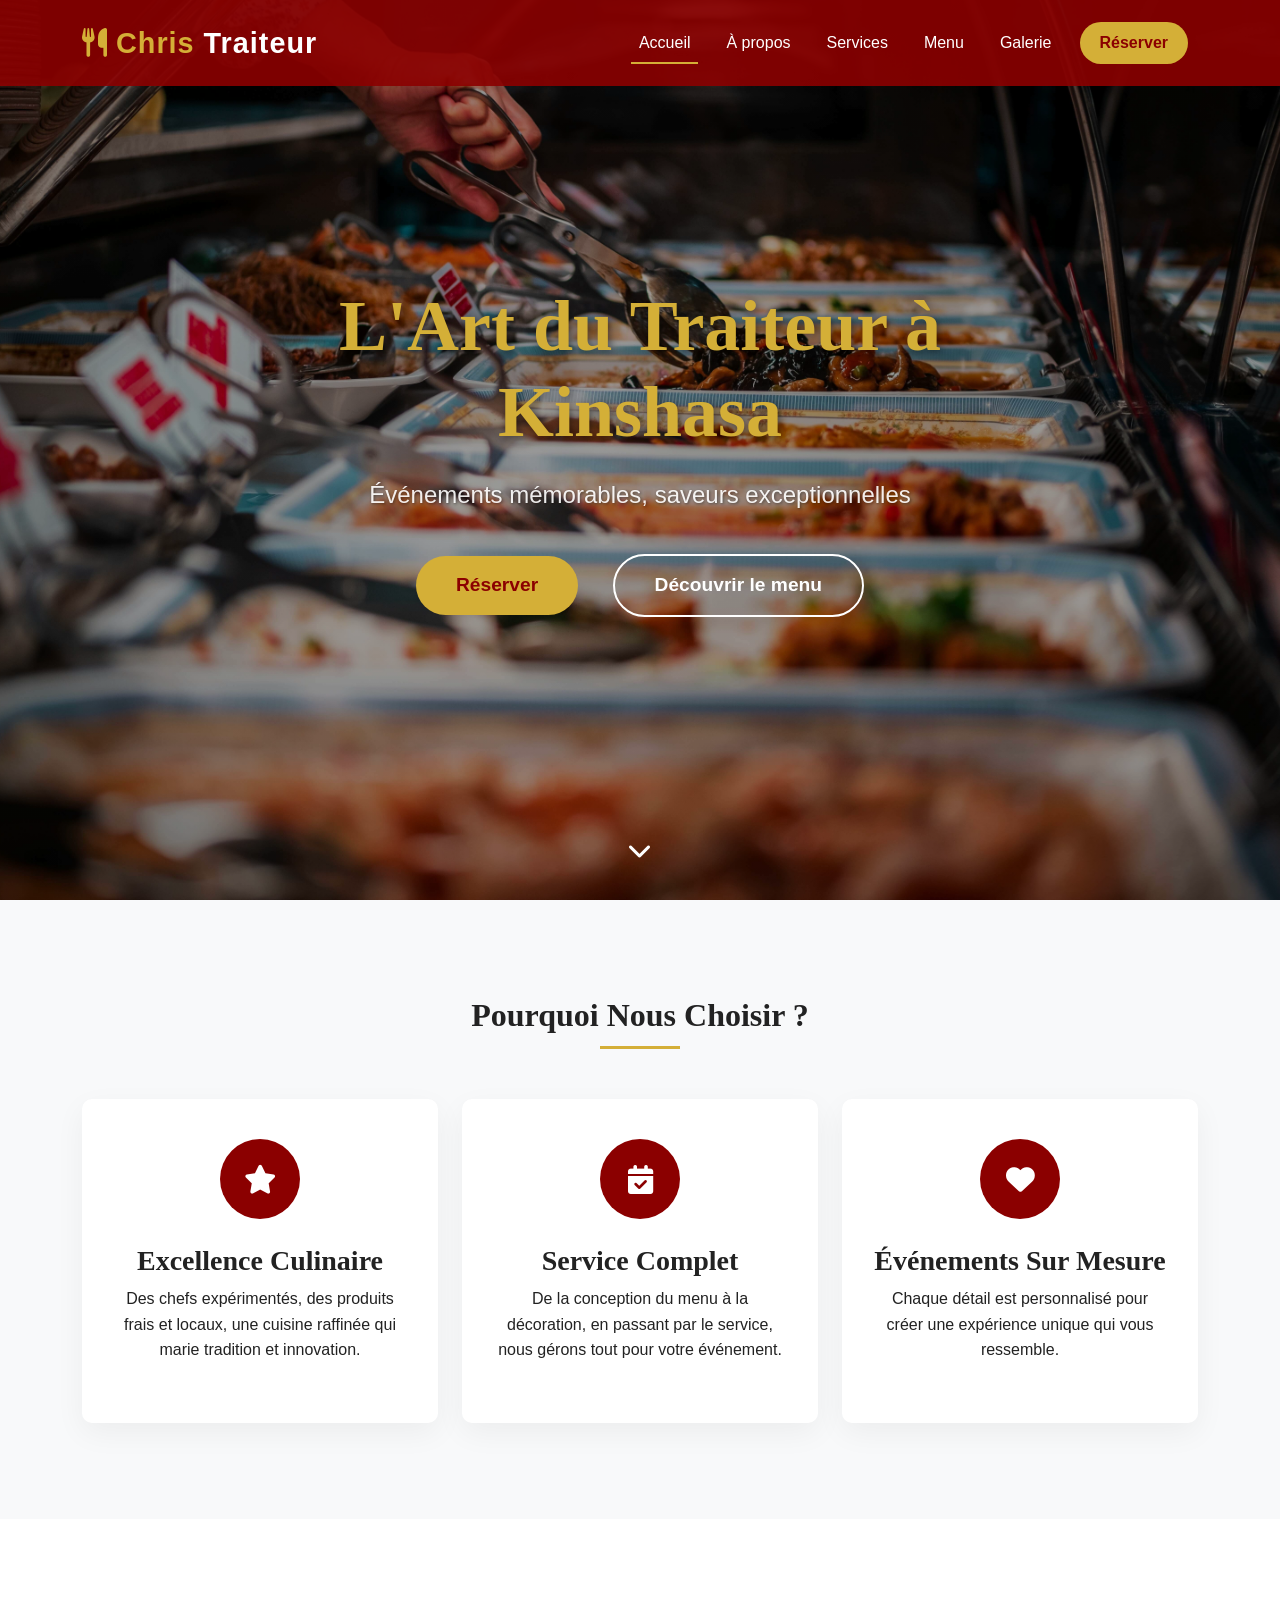
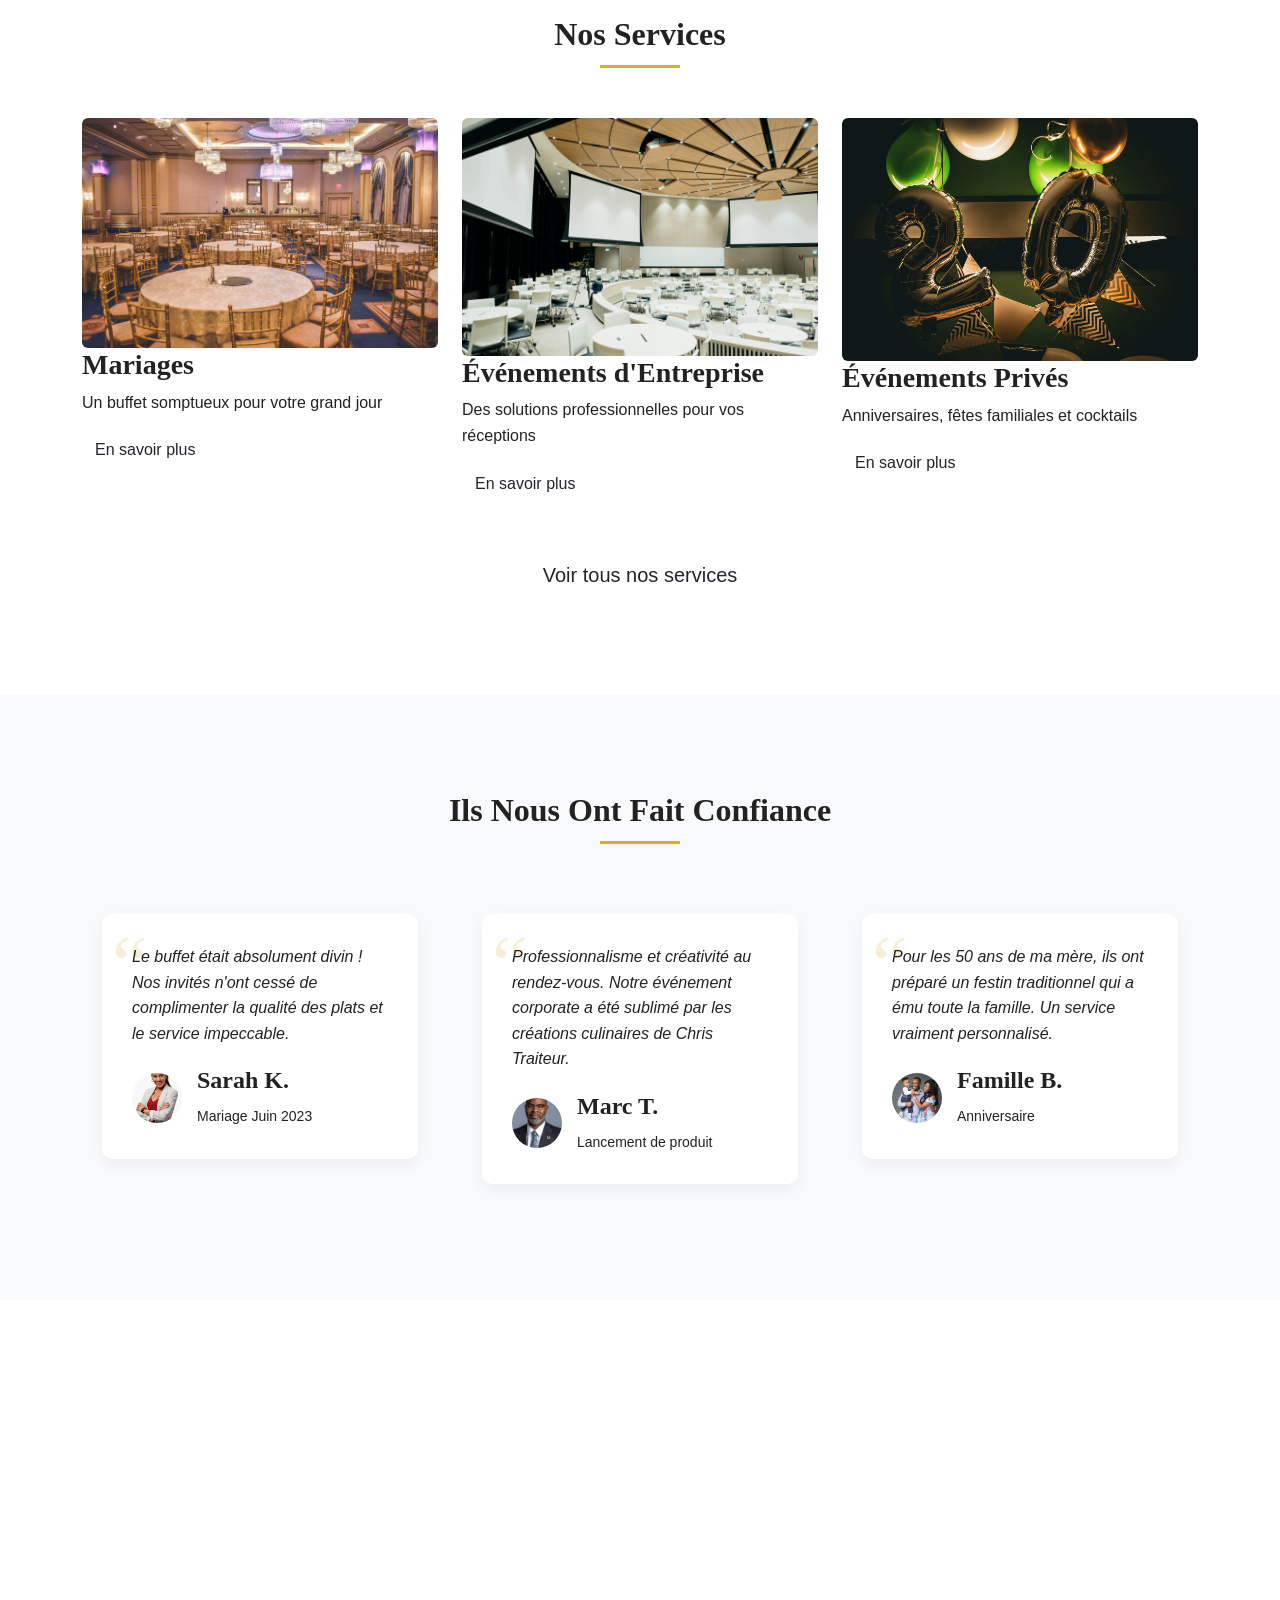
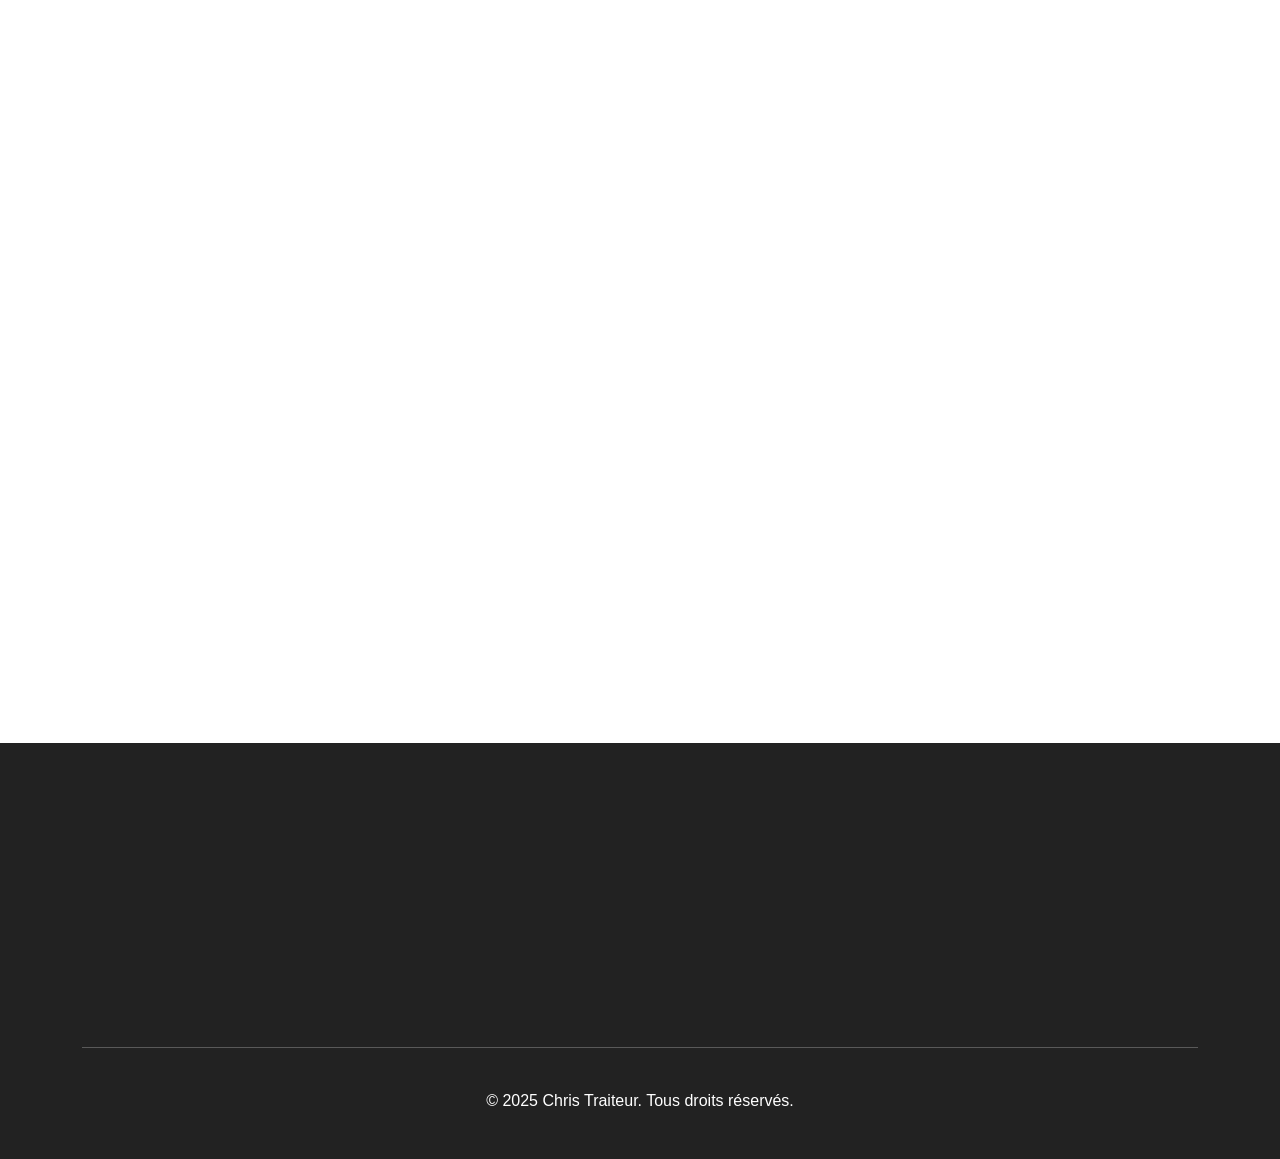
==== commit 272f851d: "Update index.html" ====
--- a/index.html
+++ b/index.html
@@ -75,7 +75,7 @@
             height: 100vh;
             min-height: 800px;
             background: linear-gradient(rgba(0, 0, 0, 0.4), rgba(0, 0, 0, 0.4)), 
-                        url('assets/hero-bg.jpg') center/cover no-repeat;
+                        url("assets/hero-bg.jpg") center/cover no-repeat;
             display: flex;
             align-items: center;
             color: white;
@@ -518,7 +518,7 @@
         <div class="instagram-feed">
           <!-- Image 1 -->
           <div class="instagram-item" data-aos="zoom-in">
-            <img src="assets/instagram/insta1.jpg" alt="Notre cuisine">
+            <img src="assets/Instagram/insta1.jpg" alt="Notre cuisine">
             <div class="instagram-overlay">
               <i class="fab fa-instagram fa-3x text-white"></i>
             </div>
@@ -526,7 +526,7 @@
           
           <!-- Image 2 -->
           <div class="instagram-item" data-aos="zoom-in" data-aos-delay="100">
-            <img src="assets/instagram/insta2.jpg" alt="Plat délicieux">
+            <img src="assets/Instagram/insta2.jpg" alt="Plat délicieux">
             <div class="instagram-overlay">
               <i class="fab fa-instagram fa-3x text-white"></i>
             </div>
@@ -534,7 +534,7 @@
           
           <!-- Image 3 -->
           <div class="instagram-item" data-aos="zoom-in" data-aos-delay="200">
-            <img src="assets/instagram/insta3.jpg" alt="Événement spécial">
+            <img src="assets/Instagram/insta3.jpg" alt="Événement spécial">
             <div class="instagram-overlay">
               <i class="fab fa-instagram fa-3x text-white"></i>
             </div>
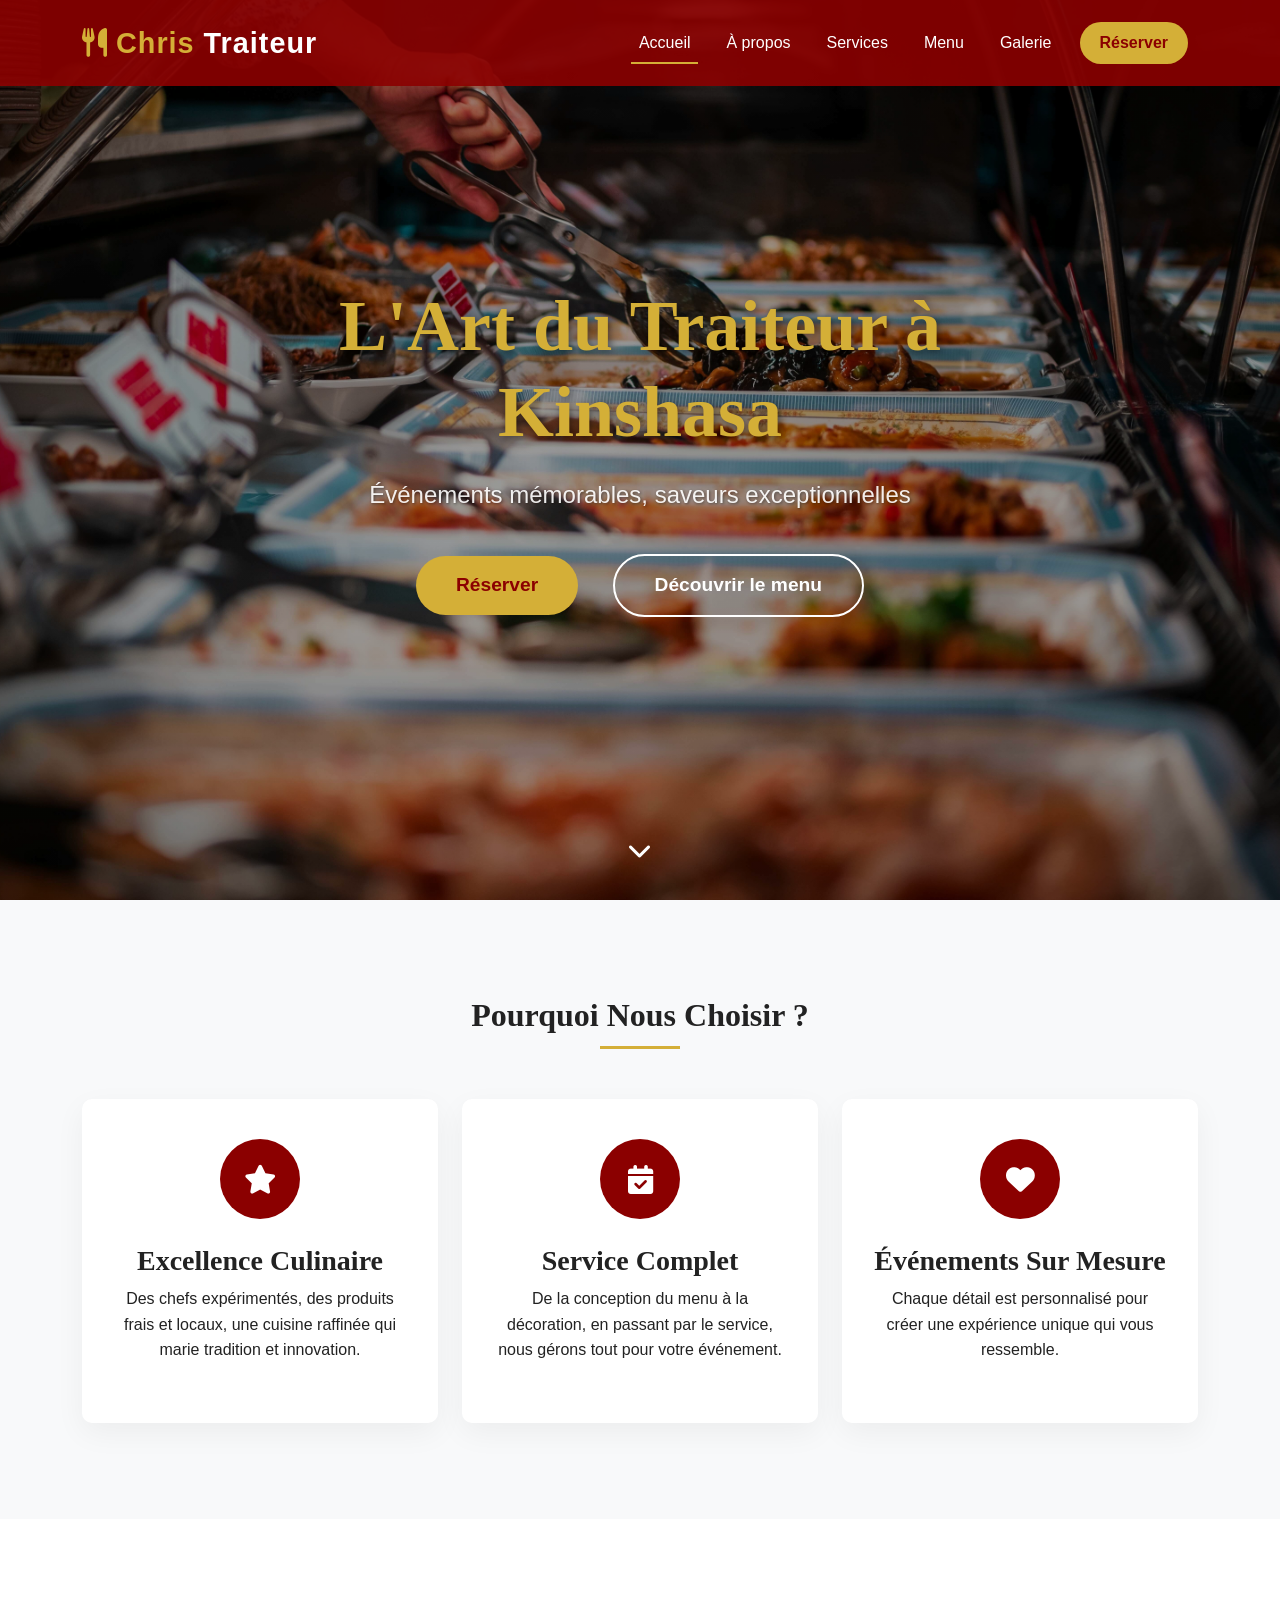
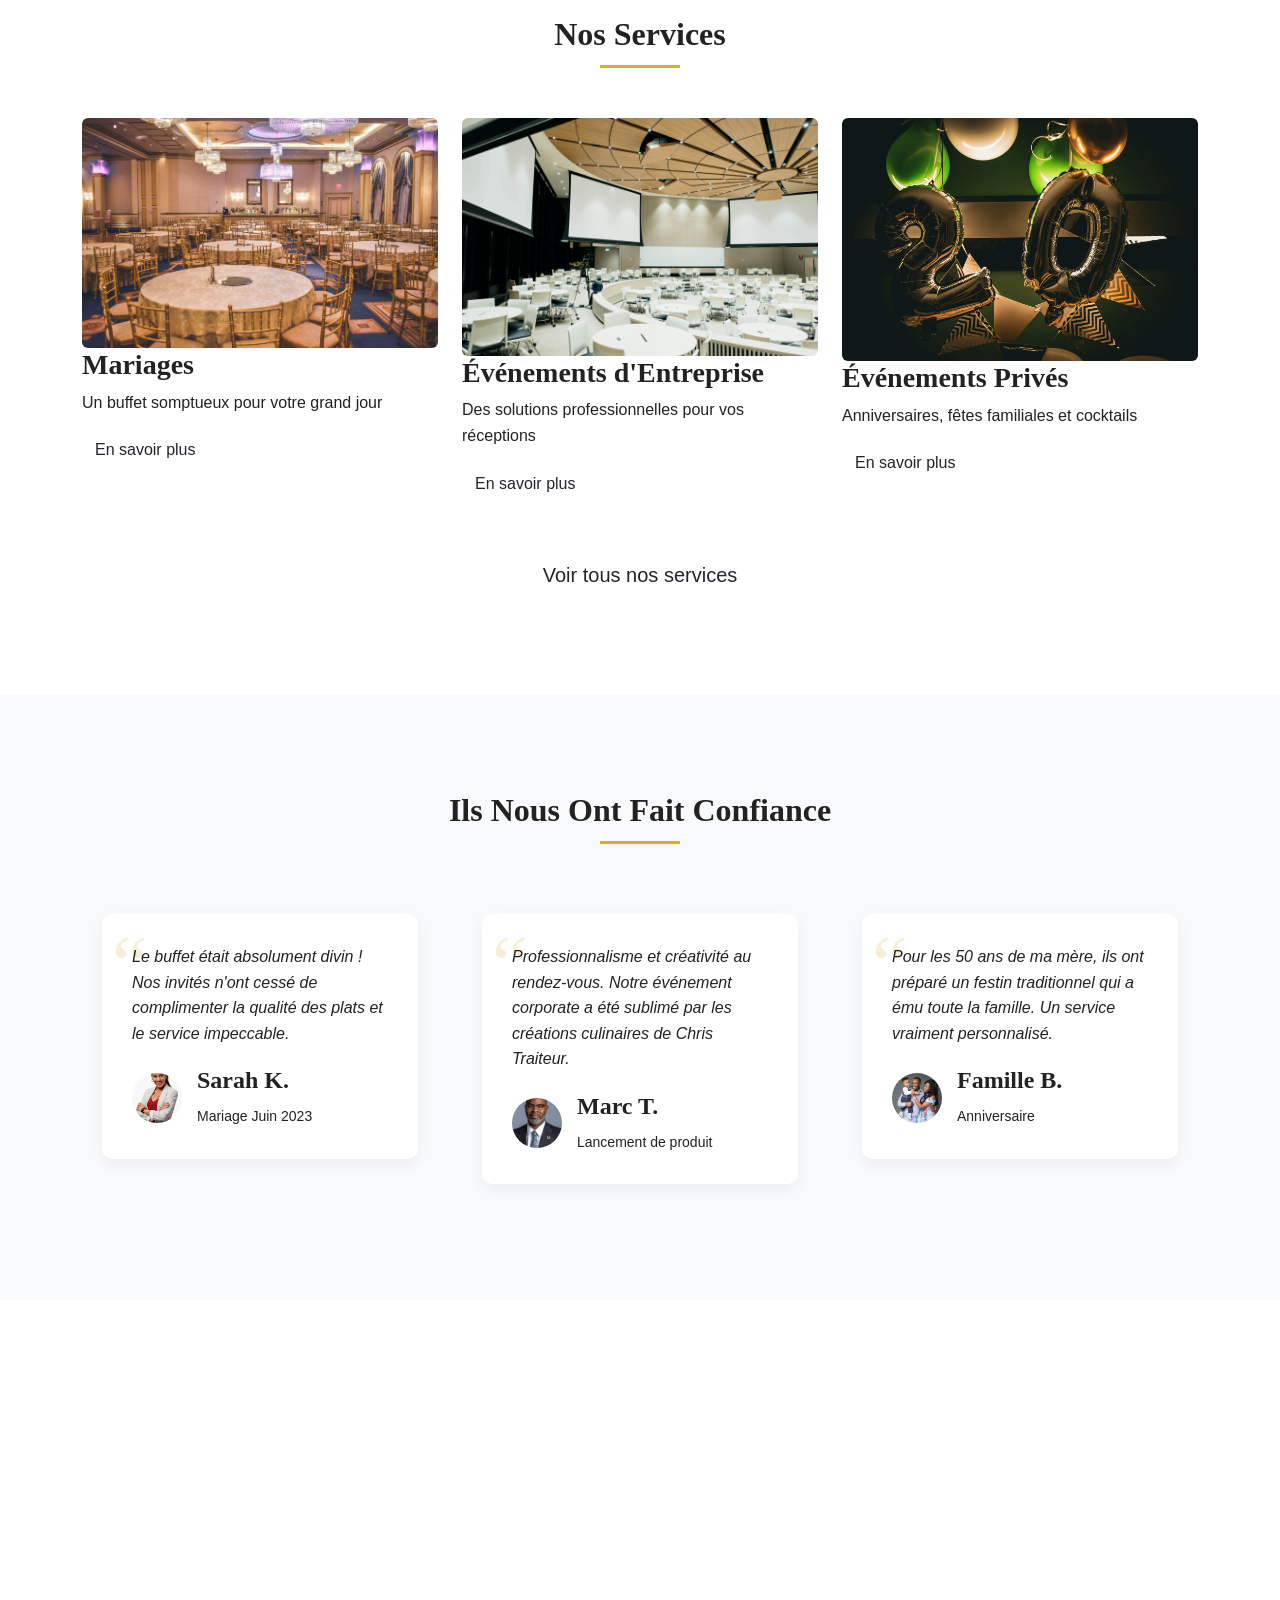
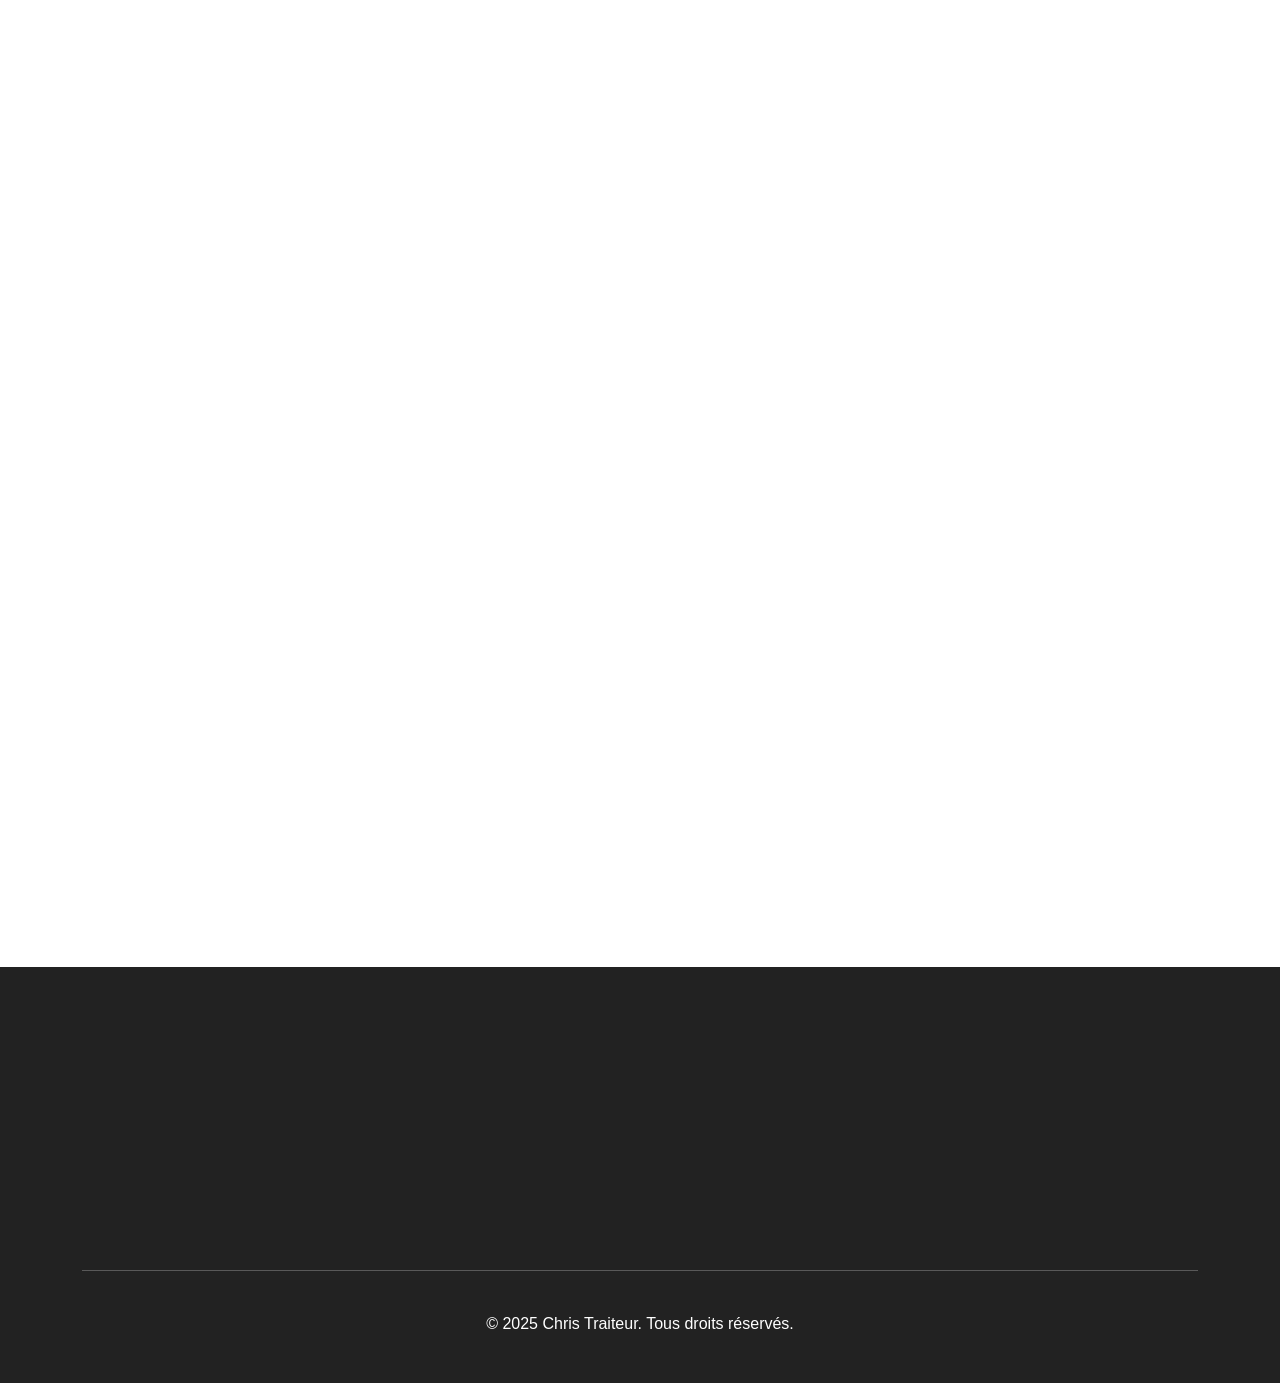
==== commit 30245b23: "Update index.html" ====
--- a/index.html
+++ b/index.html
@@ -542,7 +542,7 @@
           
           <!-- Image 4 -->
           <div class="instagram-item" data-aos="zoom-in" data-aos-delay="300">
-            <img src="assets/instagram/insta4.jpg" alt="Buffet varié">
+            <img src="assets/Instagram/insta4.jpg" alt="Buffet varié">
             <div class="instagram-overlay">
               <i class="fab fa-instagram fa-3x text-white"></i>
             </div>
@@ -550,7 +550,7 @@
           
           <!-- Image 5 -->
           <div class="instagram-item" data-aos="zoom-in" data-aos-delay="400">
-            <img src="assets/instagram/insta5.jpg" alt="Décoration">
+            <img src="assets/Instagram/insta5.jpg" alt="Décoration">
             <div class="instagram-overlay">
               <i class="fab fa-instagram fa-3x text-white"></i>
             </div>
@@ -558,7 +558,7 @@
           
           <!-- Image 6 -->
           <div class="instagram-item" data-aos="zoom-in" data-aos-delay="500">
-            <img src="assets/instagram/insta6.jpg" alt="Service traiteur">
+            <img src="assets/Instagram/insta6.jpg" alt="Service traiteur">
             <div class="instagram-overlay">
               <i class="fab fa-instagram fa-3x text-white"></i>
             </div>
